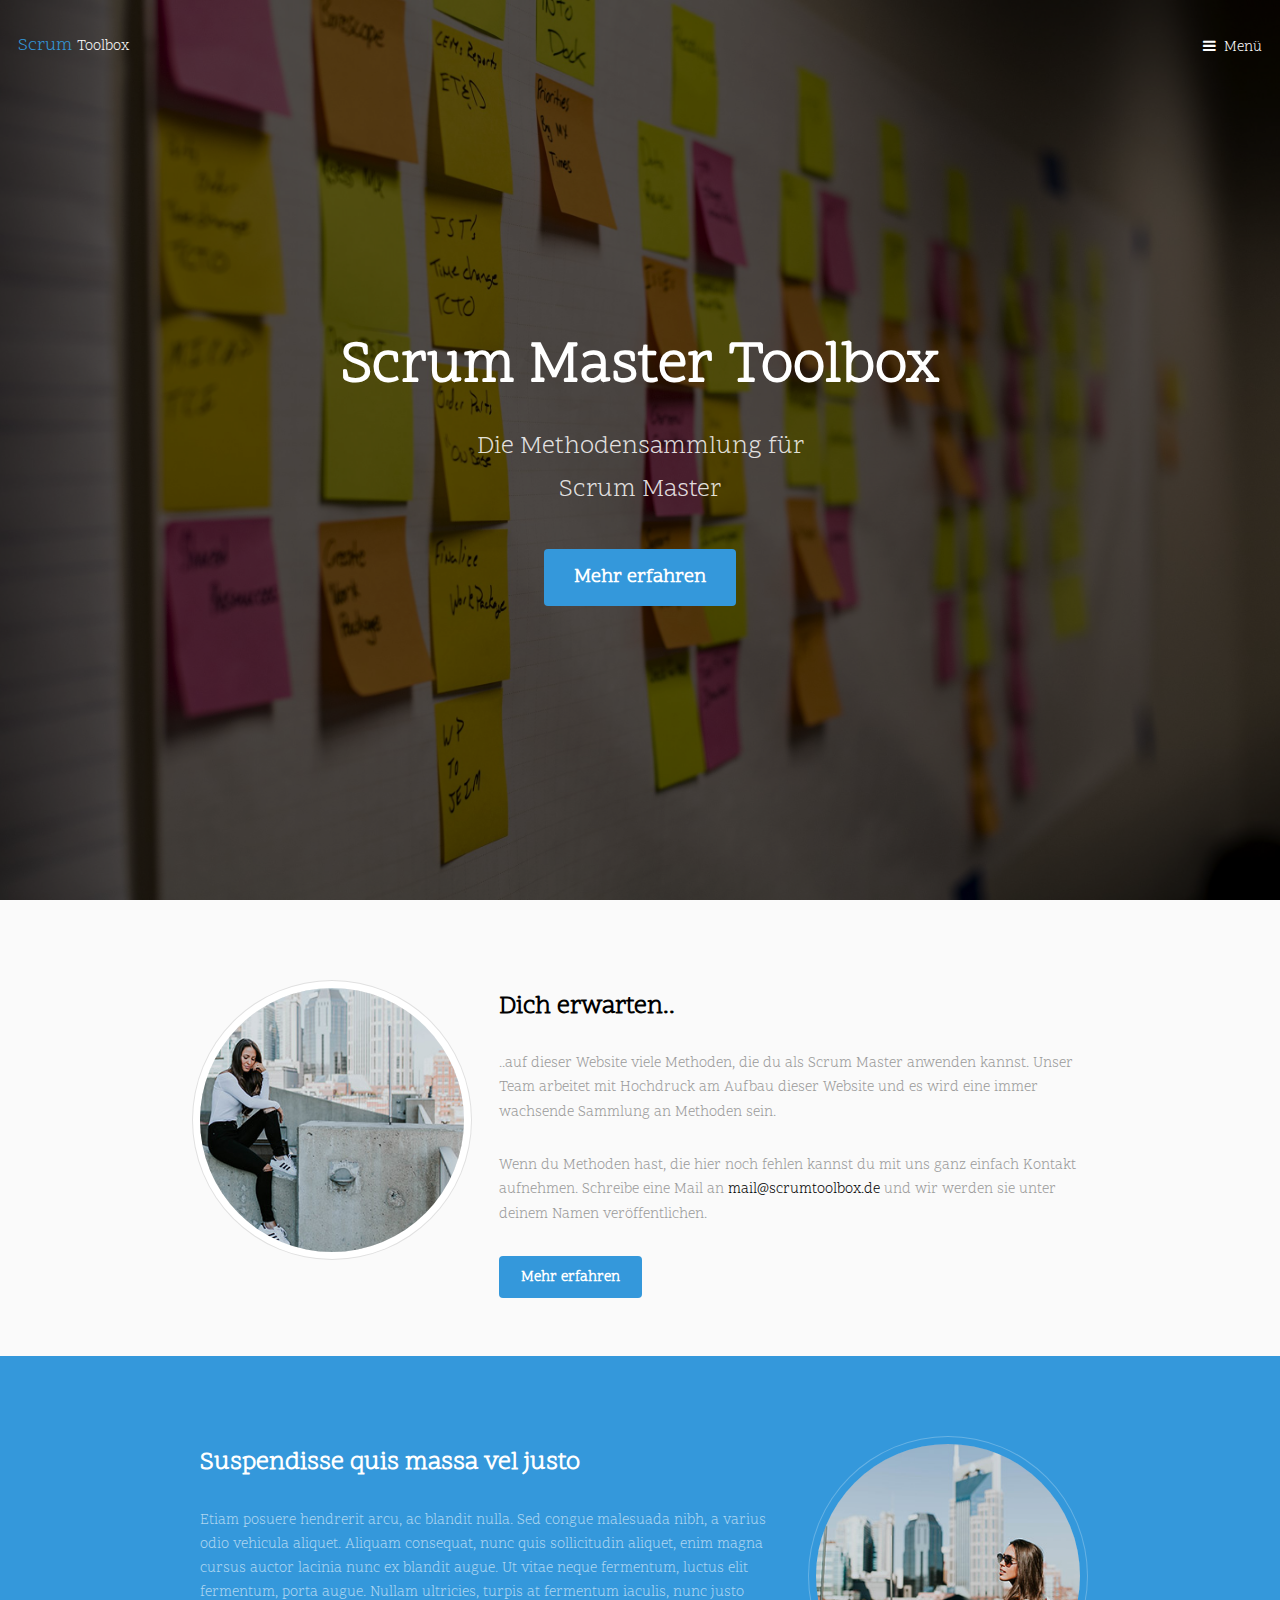
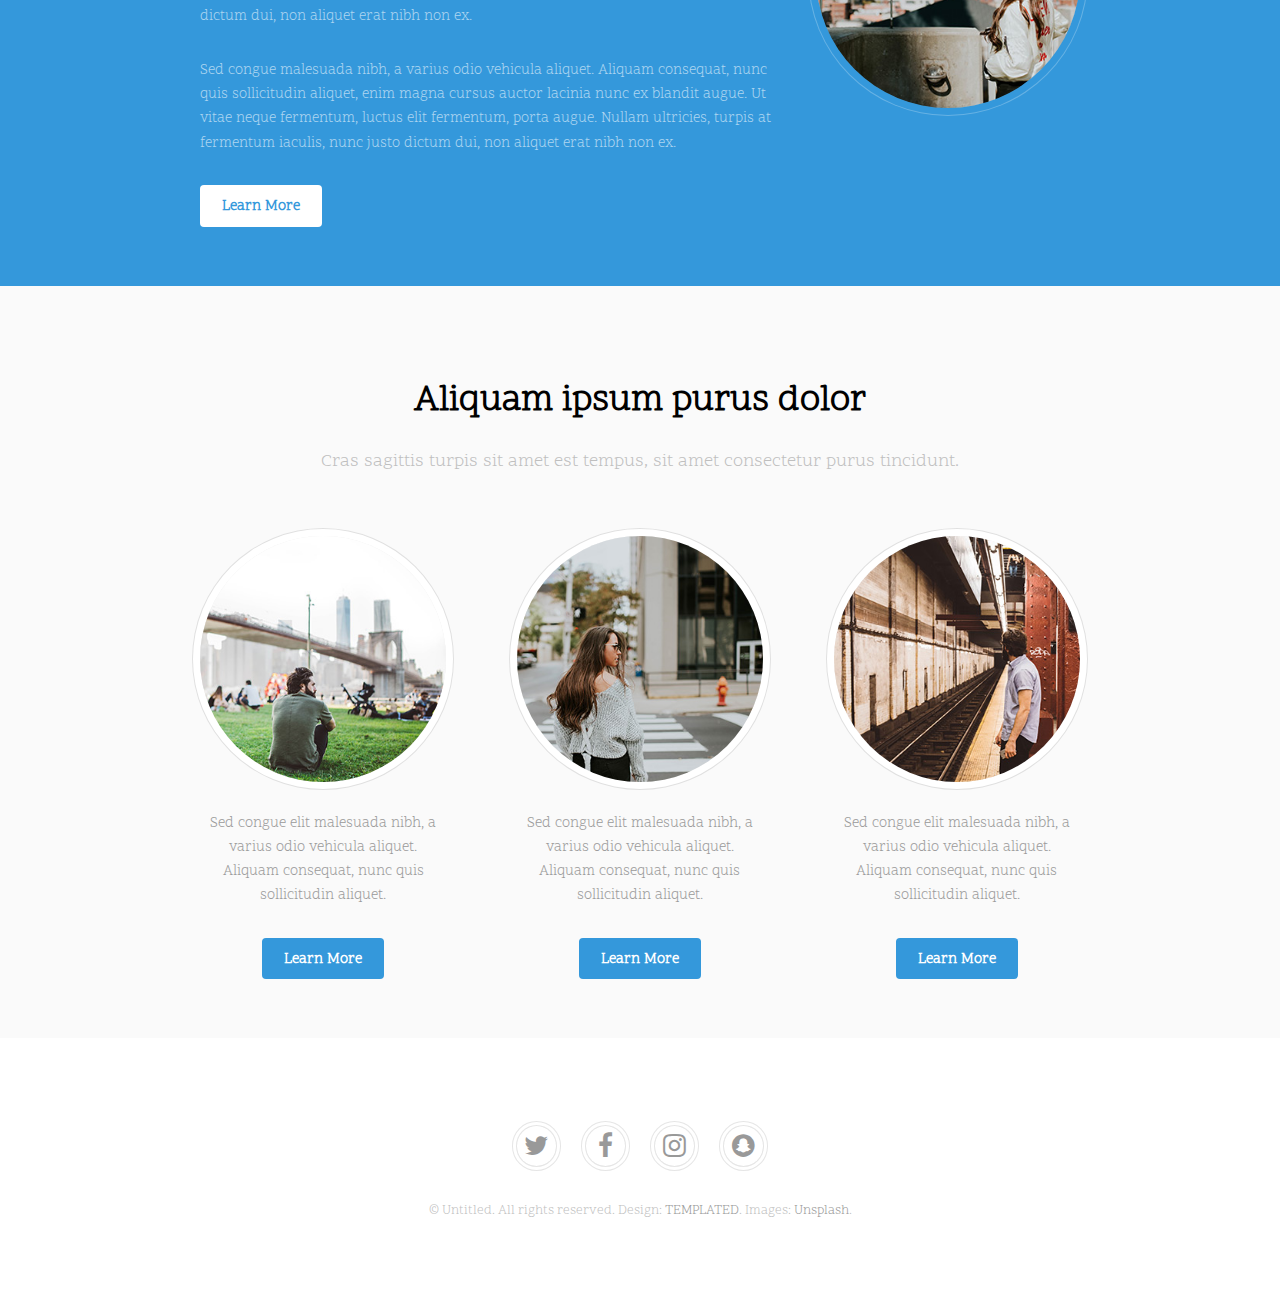
==== index.html @ fb4ad000 "Mail Weiterleitungsdingsi" ====
<!DOCTYPE HTML>
<!--
	Urban by TEMPLATED
	templated.co @templatedco
	Released for free under the Creative Commons Attribution 3.0 license (templated.co/license)
-->
<html>
	<head>
		<title>Scrum Master Toolbox</title>
		<meta charset="utf-8" />
		<meta name="viewport" content="width=device-width, initial-scale=1" />
		<link rel="stylesheet" href="assets/css/main.css" />
	</head>
	<body>

		<!-- Header -->
			<header id="header" class="alt">
				<div class="logo"><a href="index.html">Scrum <span>Toolbox</span></a></div>
				<a href="#menu">Menü</a>
			</header>

		<!-- Nav -->
			<nav id="menu">
				<ul class="links">
					<li><a href="index.html">Home</a></li>
					<li><a href="generic.html">Generic</a></li>
					<li><a href="elements.html">Elements</a></li>
				</ul>
			</nav>

		<!-- Banner -->
			<section id="banner">
				<div class="inner">
					<header>
						<h1>Scrum Master Toolbox</h1>
						<p>Die Methodensammlung für <br />Scrum Master</p>
					</header>
					<a href="#main" class="button big scrolly">Mehr erfahren</a>
				</div>
			</section>

		<!-- Main -->
			<div id="main">

				<!-- Section -->
					<section class="wrapper style1">
						<div class="inner">
							<!-- 2 Columns -->
								<div class="flex flex-2">
									<div class="col col1">
										<div class="image round fit">
											<a href="generic.html" class="link"><img src="images/pic01.jpg" alt="" /></a>
										</div>
									</div>
									<div class="col col2">
										<h3>Dich erwarten..</h3>
										<p> ..auf dieser Website viele Methoden, die du als Scrum Master anwenden kannst. Unser Team arbeitet mit Hochdruck am Aufbau dieser Website und es wird eine immer wachsende Sammlung an Methoden sein.</p>
										<p> Wenn du Methoden hast, die hier noch fehlen kannst du mit uns ganz einfach Kontakt aufnehmen. Schreibe eine Mail an <a href="mailto:mail@scrumtoolbox.de">mail@scrumtoolbox.de</a> und wir werden sie unter deinem Namen veröffentlichen. </p>
										<a href="#" class="button">Mehr erfahren</a>
									</div>
								</div>
						</div>
					</section>

				<!-- Section -->
					<section class="wrapper style2">
						<div class="inner">
							<div class="flex flex-2">
								<div class="col col2">
									<h3>Suspendisse quis massa vel justo</h3>
									<p>Etiam posuere hendrerit arcu, ac blandit nulla. Sed congue malesuada nibh, a varius odio vehicula aliquet. Aliquam consequat, nunc quis sollicitudin aliquet, enim magna cursus auctor lacinia nunc ex blandit augue. Ut vitae neque fermentum, luctus elit fermentum, porta augue. Nullam ultricies, turpis at fermentum iaculis, nunc justo dictum dui, non aliquet erat nibh non ex.</p>
									<p>Sed congue malesuada nibh, a varius odio vehicula aliquet. Aliquam consequat, nunc quis sollicitudin aliquet, enim magna cursus auctor lacinia nunc ex blandit augue. Ut vitae neque fermentum, luctus elit fermentum, porta augue. Nullam ultricies, turpis at fermentum iaculis, nunc justo dictum dui, non aliquet erat nibh non ex. </p>
									<a href="#" class="button">Learn More</a>
								</div>
								<div class="col col1 first">
									<div class="image round fit">
										<a href="generic.html" class="link"><img src="images/pic02.jpg" alt="" /></a>
									</div>
								</div>
							</div>
						</div>
					</section>

				<!-- Section -->
					<section class="wrapper style1">
						<div class="inner">
							<header class="align-center">
								<h2>Aliquam ipsum purus dolor</h2>
								<p>Cras sagittis turpis sit amet est tempus, sit amet consectetur purus tincidunt.</p>
							</header>
							<div class="flex flex-3">
								<div class="col align-center">
									<div class="image round fit">
										<img src="images/pic03.jpg" alt="" />
									</div>
									<p>Sed congue elit malesuada nibh, a varius odio vehicula aliquet. Aliquam consequat, nunc quis sollicitudin aliquet. </p>
									<a href="#" class="button">Learn More</a>
								</div>
								<div class="col align-center">
									<div class="image round fit">
										<img src="images/pic05.jpg" alt="" />
									</div>
									<p>Sed congue elit malesuada nibh, a varius odio vehicula aliquet. Aliquam consequat, nunc quis sollicitudin aliquet. </p>
									<a href="#" class="button">Learn More</a>
								</div>
								<div class="col align-center">
									<div class="image round fit">
										<img src="images/pic04.jpg" alt="" />
									</div>
									<p>Sed congue elit malesuada nibh, a varius odio vehicula aliquet. Aliquam consequat, nunc quis sollicitudin aliquet. </p>
									<a href="#" class="button">Learn More</a>
								</div>
							</div>
						</div>
					</section>

			</div>

		<!-- Footer -->
			<footer id="footer">
				<div class="copyright">
					<ul class="icons">
						<li><a href="#" class="icon fa-twitter"><span class="label">Twitter</span></a></li>
						<li><a href="#" class="icon fa-facebook"><span class="label">Facebook</span></a></li>
						<li><a href="#" class="icon fa-instagram"><span class="label">Instagram</span></a></li>
						<li><a href="#" class="icon fa-snapchat"><span class="label">Snapchat</span></a></li>
					</ul>
					<p>&copy; Untitled. All rights reserved. Design: <a href="https://templated.co">TEMPLATED</a>. Images: <a href="https://unsplash.com">Unsplash</a>.</p>
				</div>
			</footer>

		<!-- Scripts -->
			<script src="assets/js/jquery.min.js"></script>
			<script src="assets/js/jquery.scrolly.min.js"></script>
			<script src="assets/js/jquery.scrollex.min.js"></script>
			<script src="assets/js/skel.min.js"></script>
			<script src="assets/js/util.js"></script>
			<script src="assets/js/main.js"></script>

	</body>
</html>
---- assets/css/main.css ----
@charset "UTF-8";
@import url(font-awesome.min.css);
@import url("https://fonts.googleapis.com/css?family=Scope+One|Trocchi");

/*
	Urban by TEMPLATED
	templated.co @templatedco
	Released for free under the Creative Commons Attribution 3.0 license (templated.co/license)
*/

/* Reset */

	html, body, div, span, applet, object, iframe, h1, h2, h3, h4, h5, h6, p, blockquote, pre, a, abbr, acronym, address, big, cite, code, del, dfn, em, img, ins, kbd, q, s, samp, small, strike, strong, sub, sup, tt, var, b, u, i, center, dl, dt, dd, ol, ul, li, fieldset, form, label, legend, table, caption, tbody, tfoot, thead, tr, th, td, article, aside, canvas, details, embed, figure, figcaption, footer, header, hgroup, menu, nav, output, ruby, section, summary, time, mark, audio, video {
		margin: 0;
		padding: 0;
		border: 0;
		font-size: 100%;
		font: inherit;
		vertical-align: baseline;
	}

	article, aside, details, figcaption, figure, footer, header, hgroup, menu, nav, section {
		display: block;
	}

	body {
		line-height: 1;
	}

	ol, ul {
		list-style: none;
	}

	blockquote, q {
		quotes: none;
	}

	blockquote:before, blockquote:after, q:before, q:after {
		content: '';
		content: none;
	}

	table {
		border-collapse: collapse;
		border-spacing: 0;
	}

	body {
		-webkit-text-size-adjust: none;
	}

/* Box Model */

	*, *:before, *:after {
		-moz-box-sizing: border-box;
		-webkit-box-sizing: border-box;
		box-sizing: border-box;
	}

/* Containers */

	.container {
		margin-left: auto;
		margin-right: auto;
	}

	.container.\31 25\25 {
		width: 100%;
		max-width: 100em;
		min-width: 80em;
	}

	.container.\37 5\25 {
		width: 60em;
	}

	.container.\35 0\25 {
		width: 40em;
	}

	.container.\32 5\25 {
		width: 20em;
	}

	.container {
		width: 80em;
	}

	@media screen and (max-width: 1680px) {

		.container.\31 25\25 {
			width: 100%;
			max-width: 100em;
			min-width: 80em;
		}

		.container.\37 5\25 {
			width: 60em;
		}

		.container.\35 0\25 {
			width: 40em;
		}

		.container.\32 5\25 {
			width: 20em;
		}

		.container {
			width: 80em;
		}

	}

	@media screen and (max-width: 1280px) {

		.container.\31 25\25 {
			width: 100%;
			max-width: 81.25em;
			min-width: 65em;
		}

		.container.\37 5\25 {
			width: 48.75em;
		}

		.container.\35 0\25 {
			width: 32.5em;
		}

		.container.\32 5\25 {
			width: 16.25em;
		}

		.container {
			width: 65em;
		}

	}

	@media screen and (max-width: 980px) {

		.container.\31 25\25 {
			width: 100%;
			max-width: 112.5%;
			min-width: 90%;
		}

		.container.\37 5\25 {
			width: 67.5%;
		}

		.container.\35 0\25 {
			width: 45%;
		}

		.container.\32 5\25 {
			width: 22.5%;
		}

		.container {
			width: 90%;
		}

	}

	@media screen and (max-width: 736px) {

		.container.\31 25\25 {
			width: 100%;
			max-width: 112.5%;
			min-width: 90%;
		}

		.container.\37 5\25 {
			width: 67.5%;
		}

		.container.\35 0\25 {
			width: 45%;
		}

		.container.\32 5\25 {
			width: 22.5%;
		}

		.container {
			width: 90% !important;
		}

	}

	@media screen and (max-width: 480px) {

		.container.\31 25\25 {
			width: 100%;
			max-width: 112.5%;
			min-width: 90%;
		}

		.container.\37 5\25 {
			width: 67.5%;
		}

		.container.\35 0\25 {
			width: 45%;
		}

		.container.\32 5\25 {
			width: 22.5%;
		}

		.container {
			width: 90% !important;
		}

	}

/* Grid */

	.row {
		border-bottom: solid 1px transparent;
		-moz-box-sizing: border-box;
		-webkit-box-sizing: border-box;
		box-sizing: border-box;
	}

	.row > * {
		float: left;
		-moz-box-sizing: border-box;
		-webkit-box-sizing: border-box;
		box-sizing: border-box;
	}

	.row:after, .row:before {
		content: '';
		display: block;
		clear: both;
		height: 0;
	}

	.row.uniform > * > :first-child {
		margin-top: 0;
	}

	.row.uniform > * > :last-child {
		margin-bottom: 0;
	}

	.row.\30 \25 > * {
		padding: 0 0 0 0em;
	}

	.row.\30 \25 {
		margin: 0 0 -1px 0em;
	}

	.row.uniform.\30 \25 > * {
		padding: 0em 0 0 0em;
	}

	.row.uniform.\30 \25 {
		margin: 0em 0 -1px 0em;
	}

	.row > * {
		padding: 0 0 0 2em;
	}

	.row {
		margin: 0 0 -1px -2em;
	}

	.row.uniform > * {
		padding: 2em 0 0 2em;
	}

	.row.uniform {
		margin: -2em 0 -1px -2em;
	}

	.row.\32 00\25 > * {
		padding: 0 0 0 4em;
	}

	.row.\32 00\25 {
		margin: 0 0 -1px -4em;
	}

	.row.uniform.\32 00\25 > * {
		padding: 4em 0 0 4em;
	}

	.row.uniform.\32 00\25 {
		margin: -4em 0 -1px -4em;
	}

	.row.\31 50\25 > * {
		padding: 0 0 0 3em;
	}

	.row.\31 50\25 {
		margin: 0 0 -1px -3em;
	}

	.row.uniform.\31 50\25 > * {
		padding: 3em 0 0 3em;
	}

	.row.uniform.\31 50\25 {
		margin: -3em 0 -1px -3em;
	}

	.row.\35 0\25 > * {
		padding: 0 0 0 1em;
	}

	.row.\35 0\25 {
		margin: 0 0 -1px -1em;
	}

	.row.uniform.\35 0\25 > * {
		padding: 1em 0 0 1em;
	}

	.row.uniform.\35 0\25 {
		margin: -1em 0 -1px -1em;
	}

	.row.\32 5\25 > * {
		padding: 0 0 0 0.5em;
	}

	.row.\32 5\25 {
		margin: 0 0 -1px -0.5em;
	}

	.row.uniform.\32 5\25 > * {
		padding: 0.5em 0 0 0.5em;
	}

	.row.uniform.\32 5\25 {
		margin: -0.5em 0 -1px -0.5em;
	}

	.\31 2u, .\31 2u\24 {
		width: 100%;
		clear: none;
		margin-left: 0;
	}

	.\31 1u, .\31 1u\24 {
		width: 91.6666666667%;
		clear: none;
		margin-left: 0;
	}

	.\31 0u, .\31 0u\24 {
		width: 83.3333333333%;
		clear: none;
		margin-left: 0;
	}

	.\39 u, .\39 u\24 {
		width: 75%;
		clear: none;
		margin-left: 0;
	}

	.\38 u, .\38 u\24 {
		width: 66.6666666667%;
		clear: none;
		margin-left: 0;
	}

	.\37 u, .\37 u\24 {
		width: 58.3333333333%;
		clear: none;
		margin-left: 0;
	}

	.\36 u, .\36 u\24 {
		width: 50%;
		clear: none;
		margin-left: 0;
	}

	.\35 u, .\35 u\24 {
		width: 41.6666666667%;
		clear: none;
		margin-left: 0;
	}

	.\34 u, .\34 u\24 {
		width: 33.3333333333%;
		clear: none;
		margin-left: 0;
	}

	.\33 u, .\33 u\24 {
		width: 25%;
		clear: none;
		margin-left: 0;
	}

	.\32 u, .\32 u\24 {
		width: 16.6666666667%;
		clear: none;
		margin-left: 0;
	}

	.\31 u, .\31 u\24 {
		width: 8.3333333333%;
		clear: none;
		margin-left: 0;
	}

	.\31 2u\24 + *,
	.\31 1u\24 + *,
	.\31 0u\24 + *,
	.\39 u\24 + *,
	.\38 u\24 + *,
	.\37 u\24 + *,
	.\36 u\24 + *,
	.\35 u\24 + *,
	.\34 u\24 + *,
	.\33 u\24 + *,
	.\32 u\24 + *,
	.\31 u\24 + * {
		clear: left;
	}

	.\-11u {
		margin-left: 91.66667%;
	}

	.\-10u {
		margin-left: 83.33333%;
	}

	.\-9u {
		margin-left: 75%;
	}

	.\-8u {
		margin-left: 66.66667%;
	}

	.\-7u {
		margin-left: 58.33333%;
	}

	.\-6u {
		margin-left: 50%;
	}

	.\-5u {
		margin-left: 41.66667%;
	}

	.\-4u {
		margin-left: 33.33333%;
	}

	.\-3u {
		margin-left: 25%;
	}

	.\-2u {
		margin-left: 16.66667%;
	}

	.\-1u {
		margin-left: 8.33333%;
	}

	@media screen and (max-width: 1680px) {

		.row > * {
			padding: 0 0 0 2em;
		}

		.row {
			margin: 0 0 -1px -2em;
		}

		.row.uniform > * {
			padding: 2em 0 0 2em;
		}

		.row.uniform {
			margin: -2em 0 -1px -2em;
		}

		.row.\32 00\25 > * {
			padding: 0 0 0 4em;
		}

		.row.\32 00\25 {
			margin: 0 0 -1px -4em;
		}

		.row.uniform.\32 00\25 > * {
			padding: 4em 0 0 4em;
		}

		.row.uniform.\32 00\25 {
			margin: -4em 0 -1px -4em;
		}

		.row.\31 50\25 > * {
			padding: 0 0 0 3em;
		}

		.row.\31 50\25 {
			margin: 0 0 -1px -3em;
		}

		.row.uniform.\31 50\25 > * {
			padding: 3em 0 0 3em;
		}

		.row.uniform.\31 50\25 {
			margin: -3em 0 -1px -3em;
		}

		.row.\35 0\25 > * {
			padding: 0 0 0 1em;
		}

		.row.\35 0\25 {
			margin: 0 0 -1px -1em;
		}

		.row.uniform.\35 0\25 > * {
			padding: 1em 0 0 1em;
		}

		.row.uniform.\35 0\25 {
			margin: -1em 0 -1px -1em;
		}

		.row.\32 5\25 > * {
			padding: 0 0 0 0.5em;
		}

		.row.\32 5\25 {
			margin: 0 0 -1px -0.5em;
		}

		.row.uniform.\32 5\25 > * {
			padding: 0.5em 0 0 0.5em;
		}

		.row.uniform.\32 5\25 {
			margin: -0.5em 0 -1px -0.5em;
		}

		.\31 2u\28xlarge\29, .\31 2u\24\28xlarge\29 {
			width: 100%;
			clear: none;
			margin-left: 0;
		}

		.\31 1u\28xlarge\29, .\31 1u\24\28xlarge\29 {
			width: 91.6666666667%;
			clear: none;
			margin-left: 0;
		}

		.\31 0u\28xlarge\29, .\31 0u\24\28xlarge\29 {
			width: 83.3333333333%;
			clear: none;
			margin-left: 0;
		}

		.\39 u\28xlarge\29, .\39 u\24\28xlarge\29 {
			width: 75%;
			clear: none;
			margin-left: 0;
		}

		.\38 u\28xlarge\29, .\38 u\24\28xlarge\29 {
			width: 66.6666666667%;
			clear: none;
			margin-left: 0;
		}

		.\37 u\28xlarge\29, .\37 u\24\28xlarge\29 {
			width: 58.3333333333%;
			clear: none;
			margin-left: 0;
		}

		.\36 u\28xlarge\29, .\36 u\24\28xlarge\29 {
			width: 50%;
			clear: none;
			margin-left: 0;
		}

		.\35 u\28xlarge\29, .\35 u\24\28xlarge\29 {
			width: 41.6666666667%;
			clear: none;
			margin-left: 0;
		}

		.\34 u\28xlarge\29, .\34 u\24\28xlarge\29 {
			width: 33.3333333333%;
			clear: none;
			margin-left: 0;
		}

		.\33 u\28xlarge\29, .\33 u\24\28xlarge\29 {
			width: 25%;
			clear: none;
			margin-left: 0;
		}

		.\32 u\28xlarge\29, .\32 u\24\28xlarge\29 {
			width: 16.6666666667%;
			clear: none;
			margin-left: 0;
		}

		.\31 u\28xlarge\29, .\31 u\24\28xlarge\29 {
			width: 8.3333333333%;
			clear: none;
			margin-left: 0;
		}

		.\31 2u\24\28xlarge\29 + *,
		.\31 1u\24\28xlarge\29 + *,
		.\31 0u\24\28xlarge\29 + *,
		.\39 u\24\28xlarge\29 + *,
		.\38 u\24\28xlarge\29 + *,
		.\37 u\24\28xlarge\29 + *,
		.\36 u\24\28xlarge\29 + *,
		.\35 u\24\28xlarge\29 + *,
		.\34 u\24\28xlarge\29 + *,
		.\33 u\24\28xlarge\29 + *,
		.\32 u\24\28xlarge\29 + *,
		.\31 u\24\28xlarge\29 + * {
			clear: left;
		}

		.\-11u\28xlarge\29 {
			margin-left: 91.66667%;
		}

		.\-10u\28xlarge\29 {
			margin-left: 83.33333%;
		}

		.\-9u\28xlarge\29 {
			margin-left: 75%;
		}

		.\-8u\28xlarge\29 {
			margin-left: 66.66667%;
		}

		.\-7u\28xlarge\29 {
			margin-left: 58.33333%;
		}

		.\-6u\28xlarge\29 {
			margin-left: 50%;
		}

		.\-5u\28xlarge\29 {
			margin-left: 41.66667%;
		}

		.\-4u\28xlarge\29 {
			margin-left: 33.33333%;
		}

		.\-3u\28xlarge\29 {
			margin-left: 25%;
		}

		.\-2u\28xlarge\29 {
			margin-left: 16.66667%;
		}

		.\-1u\28xlarge\29 {
			margin-left: 8.33333%;
		}

	}

	@media screen and (max-width: 1280px) {

		.row > * {
			padding: 0 0 0 1.5em;
		}

		.row {
			margin: 0 0 -1px -1.5em;
		}

		.row.uniform > * {
			padding: 1.5em 0 0 1.5em;
		}

		.row.uniform {
			margin: -1.5em 0 -1px -1.5em;
		}

		.row.\32 00\25 > * {
			padding: 0 0 0 3em;
		}

		.row.\32 00\25 {
			margin: 0 0 -1px -3em;
		}

		.row.uniform.\32 00\25 > * {
			padding: 3em 0 0 3em;
		}

		.row.uniform.\32 00\25 {
			margin: -3em 0 -1px -3em;
		}

		.row.\31 50\25 > * {
			padding: 0 0 0 2.25em;
		}

		.row.\31 50\25 {
			margin: 0 0 -1px -2.25em;
		}

		.row.uniform.\31 50\25 > * {
			padding: 2.25em 0 0 2.25em;
		}

		.row.uniform.\31 50\25 {
			margin: -2.25em 0 -1px -2.25em;
		}

		.row.\35 0\25 > * {
			padding: 0 0 0 0.75em;
		}

		.row.\35 0\25 {
			margin: 0 0 -1px -0.75em;
		}

		.row.uniform.\35 0\25 > * {
			padding: 0.75em 0 0 0.75em;
		}

		.row.uniform.\35 0\25 {
			margin: -0.75em 0 -1px -0.75em;
		}

		.row.\32 5\25 > * {
			padding: 0 0 0 0.375em;
		}

		.row.\32 5\25 {
			margin: 0 0 -1px -0.375em;
		}

		.row.uniform.\32 5\25 > * {
			padding: 0.375em 0 0 0.375em;
		}

		.row.uniform.\32 5\25 {
			margin: -0.375em 0 -1px -0.375em;
		}

		.\31 2u\28large\29, .\31 2u\24\28large\29 {
			width: 100%;
			clear: none;
			margin-left: 0;
		}

		.\31 1u\28large\29, .\31 1u\24\28large\29 {
			width: 91.6666666667%;
			clear: none;
			margin-left: 0;
		}

		.\31 0u\28large\29, .\31 0u\24\28large\29 {
			width: 83.3333333333%;
			clear: none;
			margin-left: 0;
		}

		.\39 u\28large\29, .\39 u\24\28large\29 {
			width: 75%;
			clear: none;
			margin-left: 0;
		}

		.\38 u\28large\29, .\38 u\24\28large\29 {
			width: 66.6666666667%;
			clear: none;
			margin-left: 0;
		}

		.\37 u\28large\29, .\37 u\24\28large\29 {
			width: 58.3333333333%;
			clear: none;
			margin-left: 0;
		}

		.\36 u\28large\29, .\36 u\24\28large\29 {
			width: 50%;
			clear: none;
			margin-left: 0;
		}

		.\35 u\28large\29, .\35 u\24\28large\29 {
			width: 41.6666666667%;
			clear: none;
			margin-left: 0;
		}

		.\34 u\28large\29, .\34 u\24\28large\29 {
			width: 33.3333333333%;
			clear: none;
			margin-left: 0;
		}

		.\33 u\28large\29, .\33 u\24\28large\29 {
			width: 25%;
			clear: none;
			margin-left: 0;
		}

		.\32 u\28large\29, .\32 u\24\28large\29 {
			width: 16.6666666667%;
			clear: none;
			margin-left: 0;
		}

		.\31 u\28large\29, .\31 u\24\28large\29 {
			width: 8.3333333333%;
			clear: none;
			margin-left: 0;
		}

		.\31 2u\24\28large\29 + *,
		.\31 1u\24\28large\29 + *,
		.\31 0u\24\28large\29 + *,
		.\39 u\24\28large\29 + *,
		.\38 u\24\28large\29 + *,
		.\37 u\24\28large\29 + *,
		.\36 u\24\28large\29 + *,
		.\35 u\24\28large\29 + *,
		.\34 u\24\28large\29 + *,
		.\33 u\24\28large\29 + *,
		.\32 u\24\28large\29 + *,
		.\31 u\24\28large\29 + * {
			clear: left;
		}

		.\-11u\28large\29 {
			margin-left: 91.66667%;
		}

		.\-10u\28large\29 {
			margin-left: 83.33333%;
		}

		.\-9u\28large\29 {
			margin-left: 75%;
		}

		.\-8u\28large\29 {
			margin-left: 66.66667%;
		}

		.\-7u\28large\29 {
			margin-left: 58.33333%;
		}

		.\-6u\28large\29 {
			margin-left: 50%;
		}

		.\-5u\28large\29 {
			margin-left: 41.66667%;
		}

		.\-4u\28large\29 {
			margin-left: 33.33333%;
		}

		.\-3u\28large\29 {
			margin-left: 25%;
		}

		.\-2u\28large\29 {
			margin-left: 16.66667%;
		}

		.\-1u\28large\29 {
			margin-left: 8.33333%;
		}

	}

	@media screen and (max-width: 980px) {

		.row > * {
			padding: 0 0 0 1.5em;
		}

		.row {
			margin: 0 0 -1px -1.5em;
		}

		.row.uniform > * {
			padding: 1.5em 0 0 1.5em;
		}

		.row.uniform {
			margin: -1.5em 0 -1px -1.5em;
		}

		.row.\32 00\25 > * {
			padding: 0 0 0 3em;
		}

		.row.\32 00\25 {
			margin: 0 0 -1px -3em;
		}

		.row.uniform.\32 00\25 > * {
			padding: 3em 0 0 3em;
		}

		.row.uniform.\32 00\25 {
			margin: -3em 0 -1px -3em;
		}

		.row.\31 50\25 > * {
			padding: 0 0 0 2.25em;
		}

		.row.\31 50\25 {
			margin: 0 0 -1px -2.25em;
		}

		.row.uniform.\31 50\25 > * {
			padding: 2.25em 0 0 2.25em;
		}

		.row.uniform.\31 50\25 {
			margin: -2.25em 0 -1px -2.25em;
		}

		.row.\35 0\25 > * {
			padding: 0 0 0 0.75em;
		}

		.row.\35 0\25 {
			margin: 0 0 -1px -0.75em;
		}

		.row.uniform.\35 0\25 > * {
			padding: 0.75em 0 0 0.75em;
		}

		.row.uniform.\35 0\25 {
			margin: -0.75em 0 -1px -0.75em;
		}

		.row.\32 5\25 > * {
			padding: 0 0 0 0.375em;
		}

		.row.\32 5\25 {
			margin: 0 0 -1px -0.375em;
		}

		.row.uniform.\32 5\25 > * {
			padding: 0.375em 0 0 0.375em;
		}

		.row.uniform.\32 5\25 {
			margin: -0.375em 0 -1px -0.375em;
		}

		.\31 2u\28medium\29, .\31 2u\24\28medium\29 {
			width: 100%;
			clear: none;
			margin-left: 0;
		}

		.\31 1u\28medium\29, .\31 1u\24\28medium\29 {
			width: 91.6666666667%;
			clear: none;
			margin-left: 0;
		}

		.\31 0u\28medium\29, .\31 0u\24\28medium\29 {
			width: 83.3333333333%;
			clear: none;
			margin-left: 0;
		}

		.\39 u\28medium\29, .\39 u\24\28medium\29 {
			width: 75%;
			clear: none;
			margin-left: 0;
		}

		.\38 u\28medium\29, .\38 u\24\28medium\29 {
			width: 66.6666666667%;
			clear: none;
			margin-left: 0;
		}

		.\37 u\28medium\29, .\37 u\24\28medium\29 {
			width: 58.3333333333%;
			clear: none;
			margin-left: 0;
		}

		.\36 u\28medium\29, .\36 u\24\28medium\29 {
			width: 50%;
			clear: none;
			margin-left: 0;
		}

		.\35 u\28medium\29, .\35 u\24\28medium\29 {
			width: 41.6666666667%;
			clear: none;
			margin-left: 0;
		}

		.\34 u\28medium\29, .\34 u\24\28medium\29 {
			width: 33.3333333333%;
			clear: none;
			margin-left: 0;
		}

		.\33 u\28medium\29, .\33 u\24\28medium\29 {
			width: 25%;
			clear: none;
			margin-left: 0;
		}

		.\32 u\28medium\29, .\32 u\24\28medium\29 {
			width: 16.6666666667%;
			clear: none;
			margin-left: 0;
		}

		.\31 u\28medium\29, .\31 u\24\28medium\29 {
			width: 8.3333333333%;
			clear: none;
			margin-left: 0;
		}

		.\31 2u\24\28medium\29 + *,
		.\31 1u\24\28medium\29 + *,
		.\31 0u\24\28medium\29 + *,
		.\39 u\24\28medium\29 + *,
		.\38 u\24\28medium\29 + *,
		.\37 u\24\28medium\29 + *,
		.\36 u\24\28medium\29 + *,
		.\35 u\24\28medium\29 + *,
		.\34 u\24\28medium\29 + *,
		.\33 u\24\28medium\29 + *,
		.\32 u\24\28medium\29 + *,
		.\31 u\24\28medium\29 + * {
			clear: left;
		}

		.\-11u\28medium\29 {
			margin-left: 91.66667%;
		}

		.\-10u\28medium\29 {
			margin-left: 83.33333%;
		}

		.\-9u\28medium\29 {
			margin-left: 75%;
		}

		.\-8u\28medium\29 {
			margin-left: 66.66667%;
		}

		.\-7u\28medium\29 {
			margin-left: 58.33333%;
		}

		.\-6u\28medium\29 {
			margin-left: 50%;
		}

		.\-5u\28medium\29 {
			margin-left: 41.66667%;
		}

		.\-4u\28medium\29 {
			margin-left: 33.33333%;
		}

		.\-3u\28medium\29 {
			margin-left: 25%;
		}

		.\-2u\28medium\29 {
			margin-left: 16.66667%;
		}

		.\-1u\28medium\29 {
			margin-left: 8.33333%;
		}

	}

	@media screen and (max-width: 736px) {

		.row > * {
			padding: 0 0 0 1.25em;
		}

		.row {
			margin: 0 0 -1px -1.25em;
		}

		.row.uniform > * {
			padding: 1.25em 0 0 1.25em;
		}

		.row.uniform {
			margin: -1.25em 0 -1px -1.25em;
		}

		.row.\32 00\25 > * {
			padding: 0 0 0 2.5em;
		}

		.row.\32 00\25 {
			margin: 0 0 -1px -2.5em;
		}

		.row.uniform.\32 00\25 > * {
			padding: 2.5em 0 0 2.5em;
		}

		.row.uniform.\32 00\25 {
			margin: -2.5em 0 -1px -2.5em;
		}

		.row.\31 50\25 > * {
			padding: 0 0 0 1.875em;
		}

		.row.\31 50\25 {
			margin: 0 0 -1px -1.875em;
		}

		.row.uniform.\31 50\25 > * {
			padding: 1.875em 0 0 1.875em;
		}

		.row.uniform.\31 50\25 {
			margin: -1.875em 0 -1px -1.875em;
		}

		.row.\35 0\25 > * {
			padding: 0 0 0 0.625em;
		}

		.row.\35 0\25 {
			margin: 0 0 -1px -0.625em;
		}

		.row.uniform.\35 0\25 > * {
			padding: 0.625em 0 0 0.625em;
		}

		.row.uniform.\35 0\25 {
			margin: -0.625em 0 -1px -0.625em;
		}

		.row.\32 5\25 > * {
			padding: 0 0 0 0.3125em;
		}

		.row.\32 5\25 {
			margin: 0 0 -1px -0.3125em;
		}

		.row.uniform.\32 5\25 > * {
			padding: 0.3125em 0 0 0.3125em;
		}

		.row.uniform.\32 5\25 {
			margin: -0.3125em 0 -1px -0.3125em;
		}

		.\31 2u\28small\29, .\31 2u\24\28small\29 {
			width: 100%;
			clear: none;
			margin-left: 0;
		}

		.\31 1u\28small\29, .\31 1u\24\28small\29 {
			width: 91.6666666667%;
			clear: none;
			margin-left: 0;
		}

		.\31 0u\28small\29, .\31 0u\24\28small\29 {
			width: 83.3333333333%;
			clear: none;
			margin-left: 0;
		}

		.\39 u\28small\29, .\39 u\24\28small\29 {
			width: 75%;
			clear: none;
			margin-left: 0;
		}

		.\38 u\28small\29, .\38 u\24\28small\29 {
			width: 66.6666666667%;
			clear: none;
			margin-left: 0;
		}

		.\37 u\28small\29, .\37 u\24\28small\29 {
			width: 58.3333333333%;
			clear: none;
			margin-left: 0;
		}

		.\36 u\28small\29, .\36 u\24\28small\29 {
			width: 50%;
			clear: none;
			margin-left: 0;
		}

		.\35 u\28small\29, .\35 u\24\28small\29 {
			width: 41.6666666667%;
			clear: none;
			margin-left: 0;
		}

		.\34 u\28small\29, .\34 u\24\28small\29 {
			width: 33.3333333333%;
			clear: none;
			margin-left: 0;
		}

		.\33 u\28small\29, .\33 u\24\28small\29 {
			width: 25%;
			clear: none;
			margin-left: 0;
		}

		.\32 u\28small\29, .\32 u\24\28small\29 {
			width: 16.6666666667%;
			clear: none;
			margin-left: 0;
		}

		.\31 u\28small\29, .\31 u\24\28small\29 {
			width: 8.3333333333%;
			clear: none;
			margin-left: 0;
		}

		.\31 2u\24\28small\29 + *,
		.\31 1u\24\28small\29 + *,
		.\31 0u\24\28small\29 + *,
		.\39 u\24\28small\29 + *,
		.\38 u\24\28small\29 + *,
		.\37 u\24\28small\29 + *,
		.\36 u\24\28small\29 + *,
		.\35 u\24\28small\29 + *,
		.\34 u\24\28small\29 + *,
		.\33 u\24\28small\29 + *,
		.\32 u\24\28small\29 + *,
		.\31 u\24\28small\29 + * {
			clear: left;
		}

		.\-11u\28small\29 {
			margin-left: 91.66667%;
		}

		.\-10u\28small\29 {
			margin-left: 83.33333%;
		}

		.\-9u\28small\29 {
			margin-left: 75%;
		}

		.\-8u\28small\29 {
			margin-left: 66.66667%;
		}

		.\-7u\28small\29 {
			margin-left: 58.33333%;
		}

		.\-6u\28small\29 {
			margin-left: 50%;
		}

		.\-5u\28small\29 {
			margin-left: 41.66667%;
		}

		.\-4u\28small\29 {
			margin-left: 33.33333%;
		}

		.\-3u\28small\29 {
			margin-left: 25%;
		}

		.\-2u\28small\29 {
			margin-left: 16.66667%;
		}

		.\-1u\28small\29 {
			margin-left: 8.33333%;
		}

	}

	@media screen and (max-width: 480px) {

		.row > * {
			padding: 0 0 0 1.25em;
		}

		.row {
			margin: 0 0 -1px -1.25em;
		}

		.row.uniform > * {
			padding: 1.25em 0 0 1.25em;
		}

		.row.uniform {
			margin: -1.25em 0 -1px -1.25em;
		}

		.row.\32 00\25 > * {
			padding: 0 0 0 2.5em;
		}

		.row.\32 00\25 {
			margin: 0 0 -1px -2.5em;
		}

		.row.uniform.\32 00\25 > * {
			padding: 2.5em 0 0 2.5em;
		}

		.row.uniform.\32 00\25 {
			margin: -2.5em 0 -1px -2.5em;
		}

		.row.\31 50\25 > * {
			padding: 0 0 0 1.875em;
		}

		.row.\31 50\25 {
			margin: 0 0 -1px -1.875em;
		}

		.row.uniform.\31 50\25 > * {
			padding: 1.875em 0 0 1.875em;
		}

		.row.uniform.\31 50\25 {
			margin: -1.875em 0 -1px -1.875em;
		}

		.row.\35 0\25 > * {
			padding: 0 0 0 0.625em;
		}

		.row.\35 0\25 {
			margin: 0 0 -1px -0.625em;
		}

		.row.uniform.\35 0\25 > * {
			padding: 0.625em 0 0 0.625em;
		}

		.row.uniform.\35 0\25 {
			margin: -0.625em 0 -1px -0.625em;
		}

		.row.\32 5\25 > * {
			padding: 0 0 0 0.3125em;
		}

		.row.\32 5\25 {
			margin: 0 0 -1px -0.3125em;
		}

		.row.uniform.\32 5\25 > * {
			padding: 0.3125em 0 0 0.3125em;
		}

		.row.uniform.\32 5\25 {
			margin: -0.3125em 0 -1px -0.3125em;
		}

		.\31 2u\28xsmall\29, .\31 2u\24\28xsmall\29 {
			width: 100%;
			clear: none;
			margin-left: 0;
		}

		.\31 1u\28xsmall\29, .\31 1u\24\28xsmall\29 {
			width: 91.6666666667%;
			clear: none;
			margin-left: 0;
		}

		.\31 0u\28xsmall\29, .\31 0u\24\28xsmall\29 {
			width: 83.3333333333%;
			clear: none;
			margin-left: 0;
		}

		.\39 u\28xsmall\29, .\39 u\24\28xsmall\29 {
			width: 75%;
			clear: none;
			margin-left: 0;
		}

		.\38 u\28xsmall\29, .\38 u\24\28xsmall\29 {
			width: 66.6666666667%;
			clear: none;
			margin-left: 0;
		}

		.\37 u\28xsmall\29, .\37 u\24\28xsmall\29 {
			width: 58.3333333333%;
			clear: none;
			margin-left: 0;
		}

		.\36 u\28xsmall\29, .\36 u\24\28xsmall\29 {
			width: 50%;
			clear: none;
			margin-left: 0;
		}

		.\35 u\28xsmall\29, .\35 u\24\28xsmall\29 {
			width: 41.6666666667%;
			clear: none;
			margin-left: 0;
		}

		.\34 u\28xsmall\29, .\34 u\24\28xsmall\29 {
			width: 33.3333333333%;
			clear: none;
			margin-left: 0;
		}

		.\33 u\28xsmall\29, .\33 u\24\28xsmall\29 {
			width: 25%;
			clear: none;
			margin-left: 0;
		}

		.\32 u\28xsmall\29, .\32 u\24\28xsmall\29 {
			width: 16.6666666667%;
			clear: none;
			margin-left: 0;
		}

		.\31 u\28xsmall\29, .\31 u\24\28xsmall\29 {
			width: 8.3333333333%;
			clear: none;
			margin-left: 0;
		}

		.\31 2u\24\28xsmall\29 + *,
		.\31 1u\24\28xsmall\29 + *,
		.\31 0u\24\28xsmall\29 + *,
		.\39 u\24\28xsmall\29 + *,
		.\38 u\24\28xsmall\29 + *,
		.\37 u\24\28xsmall\29 + *,
		.\36 u\24\28xsmall\29 + *,
		.\35 u\24\28xsmall\29 + *,
		.\34 u\24\28xsmall\29 + *,
		.\33 u\24\28xsmall\29 + *,
		.\32 u\24\28xsmall\29 + *,
		.\31 u\24\28xsmall\29 + * {
			clear: left;
		}

		.\-11u\28xsmall\29 {
			margin-left: 91.66667%;
		}

		.\-10u\28xsmall\29 {
			margin-left: 83.33333%;
		}

		.\-9u\28xsmall\29 {
			margin-left: 75%;
		}

		.\-8u\28xsmall\29 {
			margin-left: 66.66667%;
		}

		.\-7u\28xsmall\29 {
			margin-left: 58.33333%;
		}

		.\-6u\28xsmall\29 {
			margin-left: 50%;
		}

		.\-5u\28xsmall\29 {
			margin-left: 41.66667%;
		}

		.\-4u\28xsmall\29 {
			margin-left: 33.33333%;
		}

		.\-3u\28xsmall\29 {
			margin-left: 25%;
		}

		.\-2u\28xsmall\29 {
			margin-left: 16.66667%;
		}

		.\-1u\28xsmall\29 {
			margin-left: 8.33333%;
		}

	}

/* Basic */

	@-ms-viewport {
		width: device-width;
	}

	body {
		-ms-overflow-style: scrollbar;
	}

	@media screen and (max-width: 480px) {

		html, body {
			min-width: 320px;
		}

	}

	body {
		background: #fff;
	}

		body.is-loading *, body.is-loading *:before, body.is-loading *:after {
			-moz-animation: none !important;
			-webkit-animation: none !important;
			-ms-animation: none !important;
			animation: none !important;
			-moz-transition: none !important;
			-webkit-transition: none !important;
			-ms-transition: none !important;
			transition: none !important;
		}

/* Type */

	body {
		background-color: #fff;
		color: #999999;
	}

	body, input, select, textarea {
		font-family: "Scope One", serif;
		font-size: 13pt;
		font-weight: 300;
		line-height: 1.65;
	}

		@media screen and (max-width: 1680px) {

			body, input, select, textarea {
				font-size: 11pt;
			}

		}

		@media screen and (max-width: 1280px) {

			body, input, select, textarea {
				font-size: 11pt;
			}

		}

		@media screen and (max-width: 980px) {

			body, input, select, textarea {
				font-size: 12pt;
			}

		}

		@media screen and (max-width: 736px) {

			body, input, select, textarea {
				font-size: 12pt;
			}

		}

		@media screen and (max-width: 480px) {

			body, input, select, textarea {
				font-size: 12pt;
			}

		}

	a {
		-moz-transition: color 0.2s ease-in-out;
		-webkit-transition: color 0.2s ease-in-out;
		-ms-transition: color 0.2s ease-in-out;
		transition: color 0.2s ease-in-out;
		text-decoration: none;
	}

	strong, b {
		font-weight: 700;
	}

	em, i {
		font-style: italic;
	}

	p {
		margin: 0 0 2em 0;
	}

	h1, h2, h3, h4, h5, h6 {
		font-weight: 700;
		line-height: 1.5;
		margin: 0 0 1em 0;
	}

		h1 a, h2 a, h3 a, h4 a, h5 a, h6 a {
			color: inherit;
			text-decoration: none;
		}

	h1 {
		font-size: 3em;
		margin-bottom: .25em;
	}

		@media screen and (max-width: 736px) {

			h1 {
				font-size: 2.5em;
			}

		}

	h2 {
		font-size: 2.5em;
	}

		@media screen and (max-width: 736px) {

			h2 {
				font-size: 2em;
			}

		}

		@media screen and (max-width: 480px) {

			h2 {
				font-size: 1.5em;
			}

		}

	h3 {
		font-size: 1.75em;
	}

		@media screen and (max-width: 736px) {

			h3 {
				font-size: 1.5em;
			}

		}

		@media screen and (max-width: 480px) {

			h3 {
				font-size: 1.25em;
			}

		}

	h4 {
		font-size: 1.5em;
	}

	h5 {
		font-size: 0.9em;
	}

	h6 {
		font-size: 0.7em;
	}

	sub {
		font-size: 0.8em;
		position: relative;
		top: 0.5em;
	}

	sup {
		font-size: 0.8em;
		position: relative;
		top: -0.5em;
	}

	blockquote {
		border-left: solid 4px;
		font-style: italic;
		margin: 0 0 2em 0;
		padding: 0.5em 0 0.5em 2em;
	}

	code {
		border-radius: 4px;
		border: solid 1px;
		font-family: "Courier New", monospace;
		font-size: 0.9em;
		margin: 0 0.25em;
		padding: 0.25em 0.65em;
	}

	pre {
		-webkit-overflow-scrolling: touch;
		font-family: "Courier New", monospace;
		font-size: 0.9em;
		margin: 0 0 2em 0;
	}

		pre code {
			display: block;
			line-height: 1.75;
			padding: 1em 1.5em;
			overflow-x: auto;
		}

	header p {
		font-size: 1.25em;
	}

	hr {
		border: 0;
		border-bottom: solid 1px;
		margin: 2em 0;
	}

		hr.major {
			margin: 3em 0;
		}

	.align-left {
		text-align: left;
	}

	.align-center {
		text-align: center;
	}

	.align-right {
		text-align: right;
	}

	input, select, textarea {
		color: #000;
	}

	a {
		color: #999999;
	}

		a:hover {
			color: rgba(153, 153, 153, 0.5);
		}

	strong, b {
		color: #000;
	}

	h1, h2, h3, h4, h5, h6 {
		color: #000;
	}

	blockquote {
		border-left-color: rgba(0, 0, 0, 0.1);
	}

	code {
		background: rgba(0, 0, 0, 0.075);
		border-color: rgba(0, 0, 0, 0.1);
	}

	hr {
		border-bottom-color: rgba(0, 0, 0, 0.1);
	}

/* Box */

	.box {
		border-radius: 4px;
		border: solid 1px;
		margin-bottom: 2em;
		padding: 1.5em;
	}

		.box > :last-child,
		.box > :last-child > :last-child,
		.box > :last-child > :last-child > :last-child {
			margin-bottom: 0;
		}

		.box.alt {
			border: 0;
			border-radius: 0;
			padding: 0;
		}

	.box {
		border-color: rgba(0, 0, 0, 0.1);
	}

/* Button */

	input[type="submit"],
	input[type="reset"],
	input[type="button"],
	button,
	.button {
		-moz-appearance: none;
		-webkit-appearance: none;
		-ms-appearance: none;
		appearance: none;
		-moz-transition: background-color 0.2s ease-in-out, color 0.2s ease-in-out;
		-webkit-transition: background-color 0.2s ease-in-out, color 0.2s ease-in-out;
		-ms-transition: background-color 0.2s ease-in-out, color 0.2s ease-in-out;
		transition: background-color 0.2s ease-in-out, color 0.2s ease-in-out;
		border-radius: 4px;
		border: 0;
		cursor: pointer;
		display: inline-block;
		font-weight: 700;
		height: 2.85em;
		line-height: 2.95em;
		padding: 0 1.5em;
		text-align: center;
		text-decoration: none;
		white-space: nowrap;
	}

		input[type="submit"].icon,
		input[type="reset"].icon,
		input[type="button"].icon,
		button.icon,
		.button.icon {
			padding-left: 1.35em;
		}

			input[type="submit"].icon:before,
			input[type="reset"].icon:before,
			input[type="button"].icon:before,
			button.icon:before,
			.button.icon:before {
				margin-right: 0.5em;
			}

		input[type="submit"].fit,
		input[type="reset"].fit,
		input[type="button"].fit,
		button.fit,
		.button.fit {
			display: block;
			margin: 0 0 1em 0;
			width: 100%;
		}

		input[type="submit"].small,
		input[type="reset"].small,
		input[type="button"].small,
		button.small,
		.button.small {
			font-size: 0.8em;
		}

		input[type="submit"].big,
		input[type="reset"].big,
		input[type="button"].big,
		button.big,
		.button.big {
			font-size: 1.35em;
		}

		input[type="submit"].disabled, input[type="submit"]:disabled,
		input[type="reset"].disabled,
		input[type="reset"]:disabled,
		input[type="button"].disabled,
		input[type="button"]:disabled,
		button.disabled,
		button:disabled,
		.button.disabled,
		.button:disabled {
			-moz-pointer-events: none;
			-webkit-pointer-events: none;
			-ms-pointer-events: none;
			pointer-events: none;
			opacity: 0.25;
		}

		@media screen and (max-width: 480px) {

			input[type="submit"],
			input[type="reset"],
			input[type="button"],
			button,
			.button {
				padding: 0;
				width: 100%;
			}

		}

	input[type="submit"],
	input[type="reset"],
	input[type="button"],
	button,
	.button {
		background-color: #3498db;
		color: #fff !important;
	}

		input[type="submit"]:hover,
		input[type="reset"]:hover,
		input[type="button"]:hover,
		button:hover,
		.button:hover {
			background-color: #4aa3df;
		}

		input[type="submit"]:active,
		input[type="reset"]:active,
		input[type="button"]:active,
		button:active,
		.button:active {
			background-color: #258cd1;
		}

		input[type="submit"].alt,
		input[type="reset"].alt,
		input[type="button"].alt,
		button.alt,
		.button.alt {
			background-color: transparent;
			box-shadow: inset 0 0 0 2px rgba(0, 0, 0, 0.1);
			color: #000 !important;
		}

			input[type="submit"].alt:hover,
			input[type="reset"].alt:hover,
			input[type="button"].alt:hover,
			button.alt:hover,
			.button.alt:hover {
				background-color: rgba(0, 0, 0, 0.075);
			}

			input[type="submit"].alt:active,
			input[type="reset"].alt:active,
			input[type="button"].alt:active,
			button.alt:active,
			.button.alt:active {
				background-color: rgba(0, 0, 0, 0.15);
			}

			input[type="submit"].alt.icon:before,
			input[type="reset"].alt.icon:before,
			input[type="button"].alt.icon:before,
			button.alt.icon:before,
			.button.alt.icon:before {
				color: #bfbfbf;
			}

		input[type="submit"].special,
		input[type="reset"].special,
		input[type="button"].special,
		button.special,
		.button.special {
			background-color: #fafafa;
			color: #000 !important;
		}

			input[type="submit"].special:hover,
			input[type="reset"].special:hover,
			input[type="button"].special:hover,
			button.special:hover,
			.button.special:hover {
				background-color: white;
			}

			input[type="submit"].special:active,
			input[type="reset"].special:active,
			input[type="button"].special:active,
			button.special:active,
			.button.special:active {
				background-color: #ededed;
			}

/* Flex */

	.flex {
		display: -ms-flexbox;
		-ms-flex-pack: justify;
		display: -moz-flex;
		display: -webkit-flex;
		display: -ms-flex;
		display: flex;
		-moz-flex-wrap: wrap;
		-webkit-flex-wrap: wrap;
		-ms-flex-wrap: wrap;
		flex-wrap: wrap;
		-moz-justify-content: space-between;
		-webkit-justify-content: space-between;
		-ms-justify-content: space-between;
		justify-content: space-between;
	}

		.flex.flex-2, .flex.flex-3 {
			-moz-align-items: stretch;
			-webkit-align-items: stretch;
			-ms-align-items: stretch;
			align-items: stretch;
		}

			.flex.flex-2.center, .flex.flex-3.center {
				-moz-align-items: center;
				-webkit-align-items: center;
				-ms-align-items: center;
				align-items: center;
			}

		.flex.flex-2 .col {
			width: 48%;
		}

			.flex.flex-2 .col.col1 {
				width: 30%;
			}

			.flex.flex-2 .col.col2 {
				width: 66%;
			}

			@media screen and (max-width: 736px) {

				.flex.flex-2 .col.col1, .flex.flex-2 .col.col2 {
					width: 100%;
					margin-bottom: 2em;
				}

					.flex.flex-2 .col.col1 .image, .flex.flex-2 .col.col2 .image {
						max-width: 60%;
						margin: 0 auto 2em auto;
					}

			}

		.flex.flex-3 .col {
			width: 28%;
		}

			@media screen and (max-width: 736px) {

				.flex.flex-3 .col {
					width: 100%;
					margin-bottom: 2em;
				}

					.flex.flex-3 .col .image {
						max-width: 60%;
						margin: 0 auto 2em auto;
					}

			}

		.flex.flex-4 .col {
			width: 22%;
		}

		.flex.flex-tabs {
			-moz-flex-wrap: nowrap;
			-webkit-flex-wrap: nowrap;
			-ms-flex-wrap: nowrap;
			flex-wrap: nowrap;
		}

			.flex.flex-tabs ul {
				width: 20%;
			}

			.flex.flex-tabs .tabs {
				width: 77%;
			}

		@media screen and (max-width: 980px) {

			.flex.flex-4 .col {
				width: 48%;
			}

			.flex.flex-tabs ul {
				width: 30%;
			}

			.flex.flex-tabs .tabs {
				width: 67%;
			}

			.flex.flex-tabs .flex-3 .col {
				width: 48%;
			}

		}

		@media screen and (max-width: 736px) {

			.flex.flex-2 .col, .flex.flex-3 .col, .flex.flex-4 .col {
				width: 100%;
				-moz-order: 2;
				-webkit-order: 2;
				-ms-order: 2;
				order: 2;
			}

				.flex.flex-2 .col.first, .flex.flex-3 .col.first, .flex.flex-4 .col.first {
					-moz-order: 1;
					-webkit-order: 1;
					-ms-order: 1;
					order: 1;
				}

			.flex.flex-tabs {
				-moz-flex-wrap: wrap;
				-webkit-flex-wrap: wrap;
				-ms-flex-wrap: wrap;
				flex-wrap: wrap;
			}

				.flex.flex-tabs ul {
					width: 100%;
				}

				.flex.flex-tabs .tabs {
					width: 100%;
				}

				.flex.flex-tabs .flex-3 .col {
					width: 100%;
				}

		}

/* Form */

	form {
		margin: 0 0 2em 0;
	}

	label {
		display: block;
		font-size: 0.9em;
		font-weight: 700;
		margin: 0 0 1em 0;
	}

	input[type="text"],
	input[type="password"],
	input[type="email"],
	select,
	textarea {
		-moz-appearance: none;
		-webkit-appearance: none;
		-ms-appearance: none;
		appearance: none;
		border-radius: 4px;
		border: none;
		border: solid 1px;
		color: inherit;
		display: block;
		outline: 0;
		padding: 0 1em;
		text-decoration: none;
		width: 100%;
	}

		input[type="text"]:invalid,
		input[type="password"]:invalid,
		input[type="email"]:invalid,
		select:invalid,
		textarea:invalid {
			box-shadow: none;
		}

	.select-wrapper {
		text-decoration: none;
		display: block;
		position: relative;
	}

		.select-wrapper:before {
			-moz-osx-font-smoothing: grayscale;
			-webkit-font-smoothing: antialiased;
			font-family: FontAwesome;
			font-style: normal;
			font-weight: normal;
			text-transform: none !important;
		}

		.select-wrapper:before {
			content: '\f078';
			display: block;
			height: 2.75em;
			line-height: 2.75em;
			pointer-events: none;
			position: absolute;
			right: 0;
			text-align: center;
			top: 0;
			width: 2.75em;
		}

		.select-wrapper select::-ms-expand {
			display: none;
		}

	input[type="text"],
	input[type="password"],
	input[type="email"],
	select {
		height: 2.75em;
	}

	textarea {
		padding: 0.75em 1em;
	}

	input[type="checkbox"],
	input[type="radio"] {
		-moz-appearance: none;
		-webkit-appearance: none;
		-ms-appearance: none;
		appearance: none;
		display: block;
		float: left;
		margin-right: -2em;
		opacity: 0;
		width: 1em;
		z-index: -1;
	}

		input[type="checkbox"] + label,
		input[type="radio"] + label {
			text-decoration: none;
			cursor: pointer;
			display: inline-block;
			font-size: 1em;
			font-weight: 300;
			padding-left: 2.4em;
			padding-right: 0.75em;
			position: relative;
		}

			input[type="checkbox"] + label:before,
			input[type="radio"] + label:before {
				-moz-osx-font-smoothing: grayscale;
				-webkit-font-smoothing: antialiased;
				font-family: FontAwesome;
				font-style: normal;
				font-weight: normal;
				text-transform: none !important;
			}

			input[type="checkbox"] + label:before,
			input[type="radio"] + label:before {
				border-radius: 4px;
				border: solid 1px;
				content: '';
				display: inline-block;
				height: 1.65em;
				left: 0;
				line-height: 1.58125em;
				position: absolute;
				text-align: center;
				top: 0;
				width: 1.65em;
			}

		input[type="checkbox"]:checked + label:before,
		input[type="radio"]:checked + label:before {
			content: '\f00c';
		}

	input[type="checkbox"] + label:before {
		border-radius: 4px;
	}

	input[type="radio"] + label:before {
		border-radius: 100%;
	}

	::-webkit-input-placeholder {
		opacity: 1.0;
	}

	:-moz-placeholder {
		opacity: 1.0;
	}

	::-moz-placeholder {
		opacity: 1.0;
	}

	:-ms-input-placeholder {
		opacity: 1.0;
	}

	.formerize-placeholder {
		opacity: 1.0;
	}

	label {
		color: #000;
	}

	input[type="text"],
	input[type="password"],
	input[type="email"],
	select,
	textarea {
		background: rgba(0, 0, 0, 0.075);
		border-color: rgba(0, 0, 0, 0.1);
	}

		input[type="text"]:focus,
		input[type="password"]:focus,
		input[type="email"]:focus,
		select:focus,
		textarea:focus {
			border-color: #fafafa;
			box-shadow: 0 0 0 1px #fafafa;
		}

	.select-wrapper:before {
		color: rgba(0, 0, 0, 0.1);
	}

	input[type="checkbox"] + label,
	input[type="radio"] + label {
		color: #999999;
	}

		input[type="checkbox"] + label:before,
		input[type="radio"] + label:before {
			background: rgba(0, 0, 0, 0.075);
			border-color: rgba(0, 0, 0, 0.1);
		}

	input[type="checkbox"]:checked + label:before,
	input[type="radio"]:checked + label:before {
		background-color: #fafafa;
		border-color: #fafafa;
		color: #000;
	}

	input[type="checkbox"]:focus + label:before,
	input[type="radio"]:focus + label:before {
		border-color: #fafafa;
		box-shadow: 0 0 0 1px #fafafa;
	}

	::-webkit-input-placeholder {
		color: #bfbfbf !important;
	}

	:-moz-placeholder {
		color: #bfbfbf !important;
	}

	::-moz-placeholder {
		color: #bfbfbf !important;
	}

	:-ms-input-placeholder {
		color: #bfbfbf !important;
	}

	.formerize-placeholder {
		color: #bfbfbf !important;
	}

/* Icon */

	.icon {
		text-decoration: none;
		border-bottom: none;
		position: relative;
	}

		.icon:before {
			-moz-osx-font-smoothing: grayscale;
			-webkit-font-smoothing: antialiased;
			font-family: FontAwesome;
			font-style: normal;
			font-weight: normal;
			text-transform: none !important;
		}

		.icon > .label {
			display: none;
		}

/* Image */

	.image {
		border: 0;
		display: inline-block;
		position: relative;
		box-shadow: 0px 0px 0px 7px #fff, 0px 0px 0px 8px rgba(0, 0, 0, 0.1);
	}

		.image img {
			display: block;
		}

		.image.left, .image.right {
			max-width: 40%;
		}

			.image.left img, .image.right img {
				width: 100%;
			}

		.image.left {
			float: left;
			margin: 0 1.5em 1em 0;
			top: 0.25em;
		}

		.image.right {
			float: right;
			margin: 0 0 1em 1.5em;
			top: 0.25em;
		}

		.image.fit {
			display: block;
			margin: 0 0 2em 0;
			width: 100%;
		}

			.image.fit img {
				width: 100%;
			}

		.image.round {
			border-radius: 100%;
		}

			.image.round img {
				border-radius: 100%;
			}

		.image.main {
			display: block;
			margin: 0 0 3em 0;
			width: 100%;
		}

			.image.main img {
				width: 100%;
			}

	.video-wrapper {
		position: relative;
		padding-bottom: 56.25%;
	/* 16:9 */

		padding-top: 25px;
		height: 0;
	}

		.video-wrapper iframe, .video-wrapper object, .video-wrapper embed {
			position: absolute;
			top: 0;
			left: 0;
			width: 100%;
			height: 100%;
		}

/* List */

	ol {
		list-style: decimal;
		margin: 0 0 2em 0;
		padding-left: 1.25em;
	}

		ol li {
			padding-left: 0.25em;
		}

	ul {
		list-style: disc;
		margin: 0 0 2em 0;
		padding-left: 1em;
	}

		ul li {
			padding-left: 0.5em;
		}

		ul.alt {
			list-style: none;
			padding-left: 0;
		}

			ul.alt li {
				border-top: solid 1px;
				padding: 0.5em 0;
			}

				ul.alt li:first-child {
					border-top: 0;
					padding-top: 0;
				}

		ul.icons {
			cursor: default;
			list-style: none;
			padding-left: 0;
		}

			ul.icons li {
				display: inline-block;
				padding: 0 2em 0 0;
			}

				ul.icons li:last-child {
					padding-right: 0;
				}

				ul.icons li .icon:before {
					font-size: 2em;
				}

		ul.actions {
			cursor: default;
			list-style: none;
			padding-left: 0;
		}

			ul.actions li {
				display: inline-block;
				padding: 0 1em 0 0;
				vertical-align: middle;
			}

				ul.actions li:last-child {
					padding-right: 0;
				}

			ul.actions.small li {
				padding: 0 0.5em 0 0;
			}

			ul.actions.vertical li {
				display: block;
				padding: 1em 0 0 0;
			}

				ul.actions.vertical li:first-child {
					padding-top: 0;
				}

				ul.actions.vertical li > * {
					margin-bottom: 0;
				}

			ul.actions.vertical.small li {
				padding: 0.5em 0 0 0;
			}

				ul.actions.vertical.small li:first-child {
					padding-top: 0;
				}

			ul.actions.fit {
				display: table;
				margin-left: -1em;
				padding: 0;
				table-layout: fixed;
				width: calc(100% + 1em);
			}

				ul.actions.fit li {
					display: table-cell;
					padding: 0 0 0 1em;
				}

					ul.actions.fit li > * {
						margin-bottom: 0;
					}

				ul.actions.fit.small {
					margin-left: -0.5em;
					width: calc(100% + 0.5em);
				}

					ul.actions.fit.small li {
						padding: 0 0 0 0.5em;
					}

			@media screen and (max-width: 480px) {

				ul.actions {
					margin: 0 0 2em 0;
				}

					ul.actions li {
						padding: 1em 0 0 0;
						display: block;
						text-align: center;
						width: 100%;
					}

						ul.actions li:first-child {
							padding-top: 0;
						}

						ul.actions li > * {
							width: 100%;
							margin: 0 !important;
						}

							ul.actions li > *.icon:before {
								margin-left: -2em;
							}

					ul.actions.small li {
						padding: 0.5em 0 0 0;
					}

						ul.actions.small li:first-child {
							padding-top: 0;
						}

			}

	dl {
		margin: 0 0 2em 0;
	}

		dl dt {
			display: block;
			font-weight: 700;
			margin: 0 0 1em 0;
		}

		dl dd {
			margin-left: 2em;
		}

	ul.alt li {
		border-top-color: rgba(0, 0, 0, 0.1);
	}

/* Section/Article */

	section.special, article.special {
		text-align: center;
	}

	header p {
		position: relative;
		margin: 0 0 1.5em 0;
	}

	header h2 + p {
		font-size: 1.25em;
		margin-top: -1em;
	}

	header h3 + p {
		font-size: 1.1em;
		margin-top: -0.8em;
	}

	header h4 + p,
	header h5 + p,
	header h6 + p {
		font-size: 0.9em;
		margin-top: -0.6em;
	}

	header p {
		color: #bfbfbf;
	}

/* Tab */

	ul.tab-list {
		list-style: none;
		margin: 0 0 1em 0;
		padding: 0;
	}

		ul.tab-list li a {
			background: rgba(255, 255, 255, 0.075);
			border-radius: 4px;
			color: rgba(255, 255, 255, 0.5) !important;
			margin-bottom: .5em;
			padding: .5em 1em;
			display: inline-block;
			width: 100%;
		}

			ul.tab-list li a.active {
				background: #aa14cc;
				color: #fff !important;
			}

			ul.tab-list li a:hover {
				background: #693dcc;
				color: #fff !important;
			}

	.tab {
		display: none;
	}

		.tab.active {
			display: -ms-flexbox;
			display: -moz-flex;
			display: -webkit-flex;
			display: -ms-flex;
			display: flex;
		}

/* Table */

	.table-wrapper {
		-webkit-overflow-scrolling: touch;
		overflow-x: auto;
	}

	table {
		margin: 0 0 2em 0;
		width: 100%;
	}

		table tbody tr {
			border: solid 1px;
			border-left: 0;
			border-right: 0;
		}

		table td {
			padding: 0.75em 0.75em;
		}

		table th {
			font-size: 0.9em;
			font-weight: 700;
			padding: 0 0.75em 0.75em 0.75em;
			text-align: left;
		}

		table thead {
			border-bottom: solid 2px;
		}

		table tfoot {
			border-top: solid 2px;
		}

		table.alt {
			border-collapse: separate;
		}

			table.alt tbody tr td {
				border: solid 1px;
				border-left-width: 0;
				border-top-width: 0;
			}

				table.alt tbody tr td:first-child {
					border-left-width: 1px;
				}

			table.alt tbody tr:first-child td {
				border-top-width: 1px;
			}

			table.alt thead {
				border-bottom: 0;
			}

			table.alt tfoot {
				border-top: 0;
			}

	table tbody tr {
		border-color: rgba(0, 0, 0, 0.1);
	}

		table tbody tr:nth-child(2n + 1) {
			background-color: rgba(0, 0, 0, 0.075);
		}

	table th {
		color: #000;
	}

	table thead {
		border-bottom-color: rgba(0, 0, 0, 0.1);
	}

	table tfoot {
		border-top-color: rgba(0, 0, 0, 0.1);
	}

	table.alt tbody tr td {
		border-color: rgba(0, 0, 0, 0.1);
	}

/* Wrapper */

	.wrapper {
		padding: 6em 0 4em 0;
		position: relative;
	}

		.wrapper .inner {
			margin: 0 auto;
			width: 80em;
			position: relative;
			z-index: 99;
		}

		.wrapper header {
			margin-bottom: 4em;
		}

			@media screen and (max-width: 736px) {

				.wrapper header {
					margin-bottom: 2em;
				}

			}

		.wrapper.style1 {
			background-color: #fafafa;
			color: #999999;
		}

			.wrapper.style1 input, .wrapper.style1 select, .wrapper.style1 textarea {
				color: #000;
			}

			.wrapper.style1 a {
				color: #000;
			}

				.wrapper.style1 a:hover {
					color: rgba(0, 0, 0, 0.5);
				}

			.wrapper.style1 strong, .wrapper.style1 b {
				color: #000;
			}

			.wrapper.style1 h1, .wrapper.style1 h2, .wrapper.style1 h3, .wrapper.style1 h4, .wrapper.style1 h5, .wrapper.style1 h6 {
				color: #000;
			}

			.wrapper.style1 blockquote {
				border-left-color: rgba(0, 0, 0, 0.15);
			}

			.wrapper.style1 code {
				background: rgba(0, 0, 0, 0.075);
				border-color: rgba(0, 0, 0, 0.15);
			}

			.wrapper.style1 hr {
				border-bottom-color: rgba(0, 0, 0, 0.15);
			}

			.wrapper.style1 .box {
				border-color: rgba(0, 0, 0, 0.15);
			}

			.wrapper.style1 input[type="submit"],
			.wrapper.style1 input[type="reset"],
			.wrapper.style1 input[type="button"],
			.wrapper.style1 button,
			.wrapper.style1 .button {
				background-color: #3498db;
				color: #fff !important;
			}

				.wrapper.style1 input[type="submit"]:hover,
				.wrapper.style1 input[type="reset"]:hover,
				.wrapper.style1 input[type="button"]:hover,
				.wrapper.style1 button:hover,
				.wrapper.style1 .button:hover {
					background-color: #4aa3df;
				}

				.wrapper.style1 input[type="submit"]:active,
				.wrapper.style1 input[type="reset"]:active,
				.wrapper.style1 input[type="button"]:active,
				.wrapper.style1 button:active,
				.wrapper.style1 .button:active {
					background-color: #258cd1;
				}

				.wrapper.style1 input[type="submit"].alt,
				.wrapper.style1 input[type="reset"].alt,
				.wrapper.style1 input[type="button"].alt,
				.wrapper.style1 button.alt,
				.wrapper.style1 .button.alt {
					background-color: transparent;
					box-shadow: inset 0 0 0 2px rgba(0, 0, 0, 0.15);
					color: #000 !important;
				}

					.wrapper.style1 input[type="submit"].alt:hover,
					.wrapper.style1 input[type="reset"].alt:hover,
					.wrapper.style1 input[type="button"].alt:hover,
					.wrapper.style1 button.alt:hover,
					.wrapper.style1 .button.alt:hover {
						background-color: rgba(0, 0, 0, 0.075);
					}

					.wrapper.style1 input[type="submit"].alt:active,
					.wrapper.style1 input[type="reset"].alt:active,
					.wrapper.style1 input[type="button"].alt:active,
					.wrapper.style1 button.alt:active,
					.wrapper.style1 .button.alt:active {
						background-color: rgba(0, 0, 0, 0.2);
					}

					.wrapper.style1 input[type="submit"].alt.icon:before,
					.wrapper.style1 input[type="reset"].alt.icon:before,
					.wrapper.style1 input[type="button"].alt.icon:before,
					.wrapper.style1 button.alt.icon:before,
					.wrapper.style1 .button.alt.icon:before {
						color: #bfbfbf;
					}

				.wrapper.style1 input[type="submit"].special,
				.wrapper.style1 input[type="reset"].special,
				.wrapper.style1 input[type="button"].special,
				.wrapper.style1 button.special,
				.wrapper.style1 .button.special {
					background-color: #000;
					color: #fafafa !important;
				}

			.wrapper.style1 label {
				color: #000;
			}

			.wrapper.style1 input[type="text"],
			.wrapper.style1 input[type="password"],
			.wrapper.style1 input[type="email"],
			.wrapper.style1 select,
			.wrapper.style1 textarea {
				background: rgba(0, 0, 0, 0.075);
				border-color: rgba(0, 0, 0, 0.15);
			}

				.wrapper.style1 input[type="text"]:focus,
				.wrapper.style1 input[type="password"]:focus,
				.wrapper.style1 input[type="email"]:focus,
				.wrapper.style1 select:focus,
				.wrapper.style1 textarea:focus {
					border-color: #000;
					box-shadow: 0 0 0 1px #000;
				}

			.wrapper.style1 .select-wrapper:before {
				color: rgba(0, 0, 0, 0.15);
			}

			.wrapper.style1 input[type="checkbox"] + label,
			.wrapper.style1 input[type="radio"] + label {
				color: #999999;
			}

				.wrapper.style1 input[type="checkbox"] + label:before,
				.wrapper.style1 input[type="radio"] + label:before {
					background: rgba(0, 0, 0, 0.075);
					border-color: rgba(0, 0, 0, 0.15);
				}

			.wrapper.style1 input[type="checkbox"]:checked + label:before,
			.wrapper.style1 input[type="radio"]:checked + label:before {
				background-color: #000;
				border-color: #000;
				color: #fafafa;
			}

			.wrapper.style1 input[type="checkbox"]:focus + label:before,
			.wrapper.style1 input[type="radio"]:focus + label:before {
				border-color: #000;
				box-shadow: 0 0 0 1px #000;
			}

			.wrapper.style1 ::-webkit-input-placeholder {
				color: #bfbfbf !important;
			}

			.wrapper.style1 :-moz-placeholder {
				color: #bfbfbf !important;
			}

			.wrapper.style1 ::-moz-placeholder {
				color: #bfbfbf !important;
			}

			.wrapper.style1 :-ms-input-placeholder {
				color: #bfbfbf !important;
			}

			.wrapper.style1 .formerize-placeholder {
				color: #bfbfbf !important;
			}

			.wrapper.style1 ul.alt li {
				border-top-color: rgba(0, 0, 0, 0.15);
			}

			.wrapper.style1 header p {
				color: #bfbfbf;
			}

			.wrapper.style1 table tbody tr {
				border-color: rgba(0, 0, 0, 0.15);
			}

				.wrapper.style1 table tbody tr:nth-child(2n + 1) {
					background-color: rgba(0, 0, 0, 0.075);
				}

			.wrapper.style1 table th {
				color: #000;
			}

			.wrapper.style1 table thead {
				border-bottom-color: rgba(0, 0, 0, 0.15);
			}

			.wrapper.style1 table tfoot {
				border-top-color: rgba(0, 0, 0, 0.15);
			}

			.wrapper.style1 table.alt tbody tr td {
				border-color: rgba(0, 0, 0, 0.15);
			}

		.wrapper.style2 {
			background-color: #3498db;
			color: #aed6f1;
		}

			.wrapper.style2 input, .wrapper.style2 select, .wrapper.style2 textarea {
				color: #fff;
			}

			.wrapper.style2 a {
				color: #999999;
			}

				.wrapper.style2 a:hover {
					color: rgba(153, 153, 153, 0.5);
				}

			.wrapper.style2 strong, .wrapper.style2 b {
				color: #fff;
			}

			.wrapper.style2 h1, .wrapper.style2 h2, .wrapper.style2 h3, .wrapper.style2 h4, .wrapper.style2 h5, .wrapper.style2 h6 {
				color: #fff;
			}

			.wrapper.style2 blockquote {
				border-left-color: rgba(255, 255, 255, 0.25);
			}

			.wrapper.style2 code {
				background: rgba(255, 255, 255, 0.075);
				border-color: rgba(255, 255, 255, 0.25);
			}

			.wrapper.style2 hr {
				border-bottom-color: rgba(255, 255, 255, 0.25);
			}

			.wrapper.style2 .box {
				border-color: rgba(255, 255, 255, 0.25);
			}

			.wrapper.style2 input[type="submit"],
			.wrapper.style2 input[type="reset"],
			.wrapper.style2 input[type="button"],
			.wrapper.style2 button,
			.wrapper.style2 .button {
				background-color: #fff;
				color: #3498db !important;
			}

				.wrapper.style2 input[type="submit"].alt,
				.wrapper.style2 input[type="reset"].alt,
				.wrapper.style2 input[type="button"].alt,
				.wrapper.style2 button.alt,
				.wrapper.style2 .button.alt {
					background-color: transparent;
					box-shadow: inset 0 0 0 2px rgba(255, 255, 255, 0.25);
					color: #fff !important;
				}

					.wrapper.style2 input[type="submit"].alt:hover,
					.wrapper.style2 input[type="reset"].alt:hover,
					.wrapper.style2 input[type="button"].alt:hover,
					.wrapper.style2 button.alt:hover,
					.wrapper.style2 .button.alt:hover {
						background-color: rgba(255, 255, 255, 0.075);
					}

					.wrapper.style2 input[type="submit"].alt:active,
					.wrapper.style2 input[type="reset"].alt:active,
					.wrapper.style2 input[type="button"].alt:active,
					.wrapper.style2 button.alt:active,
					.wrapper.style2 .button.alt:active {
						background-color: rgba(255, 255, 255, 0.2);
					}

					.wrapper.style2 input[type="submit"].alt.icon:before,
					.wrapper.style2 input[type="reset"].alt.icon:before,
					.wrapper.style2 input[type="button"].alt.icon:before,
					.wrapper.style2 button.alt.icon:before,
					.wrapper.style2 .button.alt.icon:before {
						color: #67b2e4;
					}

				.wrapper.style2 input[type="submit"].special,
				.wrapper.style2 input[type="reset"].special,
				.wrapper.style2 input[type="button"].special,
				.wrapper.style2 button.special,
				.wrapper.style2 .button.special {
					background-color: #fafafa;
					color: #000 !important;
				}

					.wrapper.style2 input[type="submit"].special:hover,
					.wrapper.style2 input[type="reset"].special:hover,
					.wrapper.style2 input[type="button"].special:hover,
					.wrapper.style2 button.special:hover,
					.wrapper.style2 .button.special:hover {
						background-color: white;
					}

					.wrapper.style2 input[type="submit"].special:active,
					.wrapper.style2 input[type="reset"].special:active,
					.wrapper.style2 input[type="button"].special:active,
					.wrapper.style2 button.special:active,
					.wrapper.style2 .button.special:active {
						background-color: #ededed;
					}

			.wrapper.style2 label {
				color: #fff;
			}

			.wrapper.style2 input[type="text"],
			.wrapper.style2 input[type="password"],
			.wrapper.style2 input[type="email"],
			.wrapper.style2 select,
			.wrapper.style2 textarea {
				background: rgba(255, 255, 255, 0.075);
				border-color: rgba(255, 255, 255, 0.25);
			}

				.wrapper.style2 input[type="text"]:focus,
				.wrapper.style2 input[type="password"]:focus,
				.wrapper.style2 input[type="email"]:focus,
				.wrapper.style2 select:focus,
				.wrapper.style2 textarea:focus {
					border-color: #fafafa;
					box-shadow: 0 0 0 1px #fafafa;
				}

			.wrapper.style2 .select-wrapper:before {
				color: rgba(255, 255, 255, 0.25);
			}

			.wrapper.style2 input[type="checkbox"] + label,
			.wrapper.style2 input[type="radio"] + label {
				color: #aed6f1;
			}

				.wrapper.style2 input[type="checkbox"] + label:before,
				.wrapper.style2 input[type="radio"] + label:before {
					background: rgba(255, 255, 255, 0.075);
					border-color: rgba(255, 255, 255, 0.25);
				}

			.wrapper.style2 input[type="checkbox"]:checked + label:before,
			.wrapper.style2 input[type="radio"]:checked + label:before {
				background-color: #fafafa;
				border-color: #fafafa;
				color: #000;
			}

			.wrapper.style2 input[type="checkbox"]:focus + label:before,
			.wrapper.style2 input[type="radio"]:focus + label:before {
				border-color: #fafafa;
				box-shadow: 0 0 0 1px #fafafa;
			}

			.wrapper.style2 ::-webkit-input-placeholder {
				color: #67b2e4 !important;
			}

			.wrapper.style2 :-moz-placeholder {
				color: #67b2e4 !important;
			}

			.wrapper.style2 ::-moz-placeholder {
				color: #67b2e4 !important;
			}

			.wrapper.style2 :-ms-input-placeholder {
				color: #67b2e4 !important;
			}

			.wrapper.style2 .formerize-placeholder {
				color: #67b2e4 !important;
			}

			.wrapper.style2 ul.alt li {
				border-top-color: rgba(255, 255, 255, 0.25);
			}

			.wrapper.style2 header p {
				color: #67b2e4;
			}

			.wrapper.style2 table tbody tr {
				border-color: rgba(255, 255, 255, 0.25);
			}

				.wrapper.style2 table tbody tr:nth-child(2n + 1) {
					background-color: rgba(255, 255, 255, 0.075);
				}

			.wrapper.style2 table th {
				color: #fff;
			}

			.wrapper.style2 table thead {
				border-bottom-color: rgba(255, 255, 255, 0.25);
			}

			.wrapper.style2 table tfoot {
				border-top-color: rgba(255, 255, 255, 0.25);
			}

			.wrapper.style2 table.alt tbody tr td {
				border-color: rgba(255, 255, 255, 0.25);
			}

			.wrapper.style2 .image {
				box-shadow: 0px 0px 0px 7px #3498db, 0px 0px 0px 8px rgba(255, 255, 255, 0.25);
			}

		@media screen and (max-width: 1280px) {

			.wrapper > .inner {
				width: 60em;
			}

		}

		@media screen and (max-width: 980px) {

			.wrapper > .inner {
				width: 90%;
			}

		}

		@media screen and (max-width: 736px) {

			.wrapper {
				padding: 3em 0 1em 0;
			}

		}

/* Header */

	body.subpage {
		padding-top: 3.125em;
	}

	@-moz-keyframes reveal-header {
		0% {
			top: -4em;
			opacity: 0;
		}

		100% {
			top: 0;
			opacity: 1;
		}
	}

	@-webkit-keyframes reveal-header {
		0% {
			top: -4em;
			opacity: 0;
		}

		100% {
			top: 0;
			opacity: 1;
		}
	}

	@-ms-keyframes reveal-header {
		0% {
			top: -4em;
			opacity: 0;
		}

		100% {
			top: 0;
			opacity: 1;
		}
	}

	@keyframes reveal-header {
		0% {
			top: -4em;
			opacity: 0;
		}

		100% {
			top: 0;
			opacity: 1;
		}
	}

	#header {
		background: rgba(0, 0, 0, 0.75);
		color: #aed6f1;
		cursor: default;
		height: 3.25em;
		left: 0;
		line-height: 3.25em;
		position: fixed;
		text-align: right;
		top: 0;
		width: 100%;
		z-index: 10001;
	}

		#header > .logo {
			display: inline-block;
			height: inherit;
			left: 1.25em;
			line-height: inherit;
			margin: 0;
			padding: 0;
			position: absolute;
			top: 0;
		}

			#header > .logo a {
				font-size: 1.25em;
				color: #3498db;
			}

				#header > .logo a:hover {
					color: #3498db;
				}

			#header > .logo span {
				font-weight: 300;
				font-size: .8em;
				color: #FFF;
			}

		#header > a {
			-moz-transition: color 0.2s ease-in-out;
			-webkit-transition: color 0.2s ease-in-out;
			-ms-transition: color 0.2s ease-in-out;
			transition: color 0.2s ease-in-out;
			display: inline-block;
			padding: 0 0.75em;
			color: inherit;
			text-decoration: none;
			color: #FFF;
		}

			#header > a:hover {
				color: #3498db;
			}

			#header > a[href="#menu"] {
				text-decoration: none;
				-webkit-tap-highlight-color: transparent;
			}

				#header > a[href="#menu"]:before {
					content: "";
					-moz-osx-font-smoothing: grayscale;
					-webkit-font-smoothing: antialiased;
					font-family: FontAwesome;
					font-style: normal;
					font-weight: normal;
					text-transform: none !important;
				}

				#header > a[href="#menu"]:before {
					margin: 0 0.5em 0 0;
				}

			#header > a + a[href="#menu"]:last-child {
				border-left: solid 1px rgba(255, 255, 255, 0.25);
				padding-left: 1.25em;
				margin-left: 0.5em;
			}

			#header > a:last-child {
				padding-right: 1.25em;
			}

			@media screen and (max-width: 736px) {

				#header > a {
					padding: 0 0.5em;
				}

					#header > a + a[href="#menu"]:last-child {
						padding-left: 1em;
						margin-left: 0.25em;
					}

					#header > a:last-child {
						padding-right: 1em;
					}

			}

		#header.reveal {
			-moz-animation: reveal-header 0.5s ease;
			-webkit-animation: reveal-header 0.5s ease;
			-ms-animation: reveal-header 0.5s ease;
			animation: reveal-header 0.5s ease;
		}

		#header.alt {
			-moz-animation: none;
			-webkit-animation: none;
			-ms-animation: none;
			animation: none;
			background-color: transparent;
			box-shadow: none;
			overflow: hidden;
			position: absolute;
			top: 1.5em;
		}

			#header.alt h1 {
				left: 2.5em;
			}

			#header.alt nav {
				right: 2.5em;
			}

	@media screen and (max-width: 980px) {

		body.subpage {
			padding-top: 44px;
		}

		#header {
			height: 44px;
			line-height: 44px;
		}

			#header > h1 {
				left: 1em;
			}

				#header > h1 a {
					font-size: 1em;
				}

	}

	@media screen and (max-width: 480px) {

		#header {
			min-width: 320px;
		}

	}

/* Menu */

	#menu {
		-moz-transform: translateX(20em);
		-webkit-transform: translateX(20em);
		-ms-transform: translateX(20em);
		transform: translateX(20em);
		-moz-transition: -moz-transform 0.5s ease, box-shadow 0.5s ease, visibility 0.5s;
		-webkit-transition: -webkit-transform 0.5s ease, box-shadow 0.5s ease, visibility 0.5s;
		-ms-transition: -ms-transform 0.5s ease, box-shadow 0.5s ease, visibility 0.5s;
		transition: transform 0.5s ease, box-shadow 0.5s ease, visibility 0.5s;
		-webkit-overflow-scrolling: touch;
		background: rgba(0, 0, 0, 0.925);
		box-shadow: none;
		color: #fff;
		height: 100%;
		max-width: 80%;
		overflow-y: auto;
		padding: 3em 2em;
		position: fixed;
		right: 0;
		top: 0;
		visibility: hidden;
		width: 20em;
		z-index: 10002;
	}

		#menu > ul {
			margin: 0 0 1em 0;
		}

			#menu > ul.links {
				list-style: none;
				padding: 0;
			}

				#menu > ul.links > li {
					padding: 0;
				}

					#menu > ul.links > li > a:not(.button) {
						border: 0;
						border-top: solid 1px rgba(255, 255, 255, 0.25);
						color: inherit;
						display: block;
						line-height: 3.5em;
						text-decoration: none;
					}

					#menu > ul.links > li > .button {
						display: block;
						margin: 0.5em 0 0 0;
					}

					#menu > ul.links > li:hover {
						color: #3498db;
					}

					#menu > ul.links > li:first-child > a:not(.button) {
						border-top: 0 !important;
					}

		#menu .close {
			text-decoration: none;
			-moz-transition: color 0.2s ease-in-out;
			-webkit-transition: color 0.2s ease-in-out;
			-ms-transition: color 0.2s ease-in-out;
			transition: color 0.2s ease-in-out;
			-webkit-tap-highlight-color: transparent;
			border: 0;
			color: #fff;
			cursor: pointer;
			display: block;
			height: 3.25em;
			line-height: 3.25em;
			padding-right: 1.25em;
			position: absolute;
			right: 0;
			text-align: right;
			top: 0;
			vertical-align: middle;
			width: 7em;
		}

			#menu .close:before {
				content: "";
				-moz-osx-font-smoothing: grayscale;
				-webkit-font-smoothing: antialiased;
				font-family: FontAwesome;
				font-style: normal;
				font-weight: normal;
				text-transform: none !important;
			}

			#menu .close:before {
				font-size: 1.25em;
			}

			#menu .close:hover {
				color: #3498db;
			}

			@media screen and (max-width: 736px) {

				#menu .close {
					height: 4em;
					line-height: 4em;
				}

			}

		#menu.visible {
			-moz-transform: translateX(0);
			-webkit-transform: translateX(0);
			-ms-transform: translateX(0);
			transform: translateX(0);
			box-shadow: 0 0 1.5em 0 rgba(0, 0, 0, 0.2);
			visibility: visible;
		}

		@media screen and (max-width: 736px) {

			#menu {
				padding: 2.5em 1.75em;
			}

		}

/* Banner */

	#banner {
		display: -ms-flexbox;
		-ms-flex-pack: center;
		-ms-flex-align: center;
		padding: 8em 0 6em 0;
		-moz-align-items: center;
		-webkit-align-items: center;
		-ms-align-items: center;
		align-items: center;
		display: -moz-flex;
		display: -webkit-flex;
		display: -ms-flex;
		display: flex;
		-moz-justify-content: center;
		-webkit-justify-content: center;
		-ms-justify-content: center;
		justify-content: center;
		background-image: url("../../images/post-it-cc.jpg");
		background-position: center;
		background-size: cover;
		background-repeat: no-repeat;
		border-top: 0;
		min-height: 100vh;
		height: 100vh !important;
		position: relative;
		text-align: center;
		overflow: hidden;
	}

		#banner .inner {
			-moz-transform: scale(1.0);
			-webkit-transform: scale(1.0);
			-ms-transform: scale(1.0);
			transform: scale(1.0);
			-moz-transition: opacity 1s ease, -moz-transform 1s ease;
			-webkit-transition: opacity 1s ease, -webkit-transform 1s ease;
			-ms-transition: opacity 1s ease, -ms-transform 1s ease;
			transition: opacity 1s ease, transform 1s ease;
			opacity: 1;
			position: relative;
			z-index: 2;
		}

		#banner h1 {
			font-size: 4em;
			margin-bottom: .25em;
			color: #FFF;
		}

		#banner p {
			color: rgba(255, 255, 255, 0.85);
			font-size: 1.75em;
		}

	@-moz-keyframes more {
		0% {
			bottom: -3em;
		}

		100% {
			bottom: 0;
		}
	}

	@-webkit-keyframes more {
		0% {
			bottom: -3em;
		}

		100% {
			bottom: 0;
		}
	}

	@-ms-keyframes more {
		0% {
			bottom: -3em;
		}

		100% {
			bottom: 0;
		}
	}

	@keyframes more {
		0% {
			bottom: -3em;
		}

		100% {
			bottom: 0;
		}
	}

		#banner:before {
			-moz-transition: opacity 3s ease;
			-webkit-transition: opacity 3s ease;
			-ms-transition: opacity 3s ease;
			transition: opacity 3s ease;
			-moz-transition-delay: 1.25s;
			-webkit-transition-delay: 1.25s;
			-ms-transition-delay: 1.25s;
			transition-delay: 1.25s;
			content: '';
			display: block;
			background-color: #000;
			height: 100%;
			left: 0;
			opacity: 0.65;
			position: absolute;
			top: 0;
			width: 100%;
			z-index: 1;
		}

		@media screen and (max-width: 980px) {

			#banner {
				font-size: .85em;
			}

				#banner br {
					display: none;
				}

		}

		@media screen and (max-width: 736px) {

			#banner {
				min-height: 0;
				padding: 8em 2em 4em 2em;
			}

				#banner .inner {
					width: 100%;
				}

				#banner h1 {
					font-size: 1.75em;
					margin-bottom: 0.5em;
					padding-bottom: 0;
				}

				#banner p {
					font-size: 1.25em;
				}

				#banner .button {
					width: 100%;
				}

		}

		@media screen and (max-width: 480px) {

			#banner p {
				font-size: 1em;
			}

		}

		body.is-loading #banner .inner {
			-moz-transform: scale(0.99);
			-webkit-transform: scale(0.99);
			-ms-transform: scale(0.99);
			transform: scale(0.99);
			opacity: 0;
		}

		body.is-loading #banner:before {
			opacity: 1;
		}

/* Footer */

	#footer {
		padding: 6em 2em 4em 2em;
	}

		#footer > .inner {
			margin: 0 auto;
			width: 80em;
		}

		#footer .copyright {
			color: #bfbfbf;
			font-size: 0.9em;
			margin: 0 0 2em 0;
			padding: 0;
			text-align: center;
		}

			#footer .copyright .icons a {
				border-radius: 100%;
				box-shadow: 0px 0px 0px 1px rgba(0, 0, 0, 0.1), 0px 0px 0px 4px #fff, 0px 0px 0px 5px rgba(0, 0, 0, 0.1);
				display: block;
				font-size: 1em;
				height: 3em;
				line-height: 3em;
				margin: 0 auto 0.7em;
				text-align: center;
				width: 3em;
			}

		@media screen and (max-width: 1280px) {

			#footer > .inner {
				width: 65em;
			}

		}

		@media screen and (max-width: 980px) {

			#footer > .inner {
				width: 90%;
			}

		}

		@media screen and (max-width: 736px) {

			#footer {
				padding: 3em 1em 1em 1em;
			}

		}
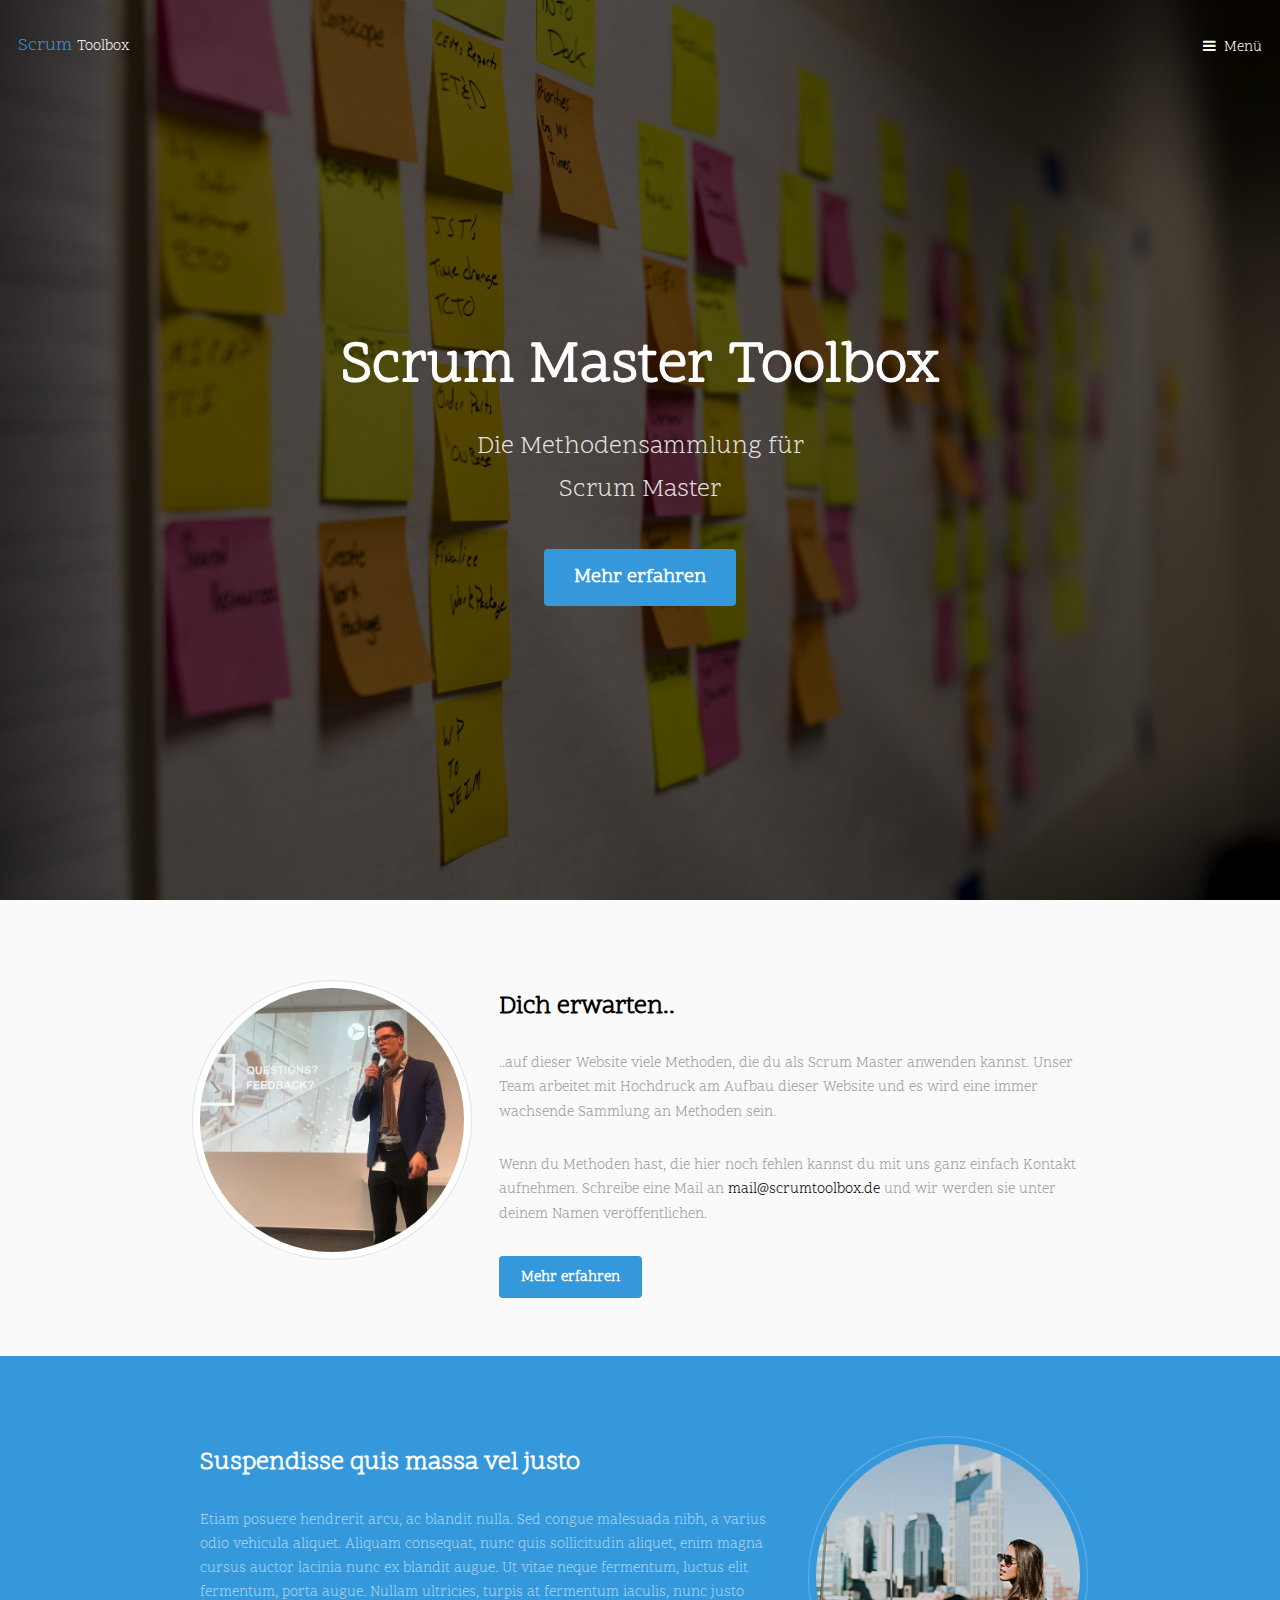
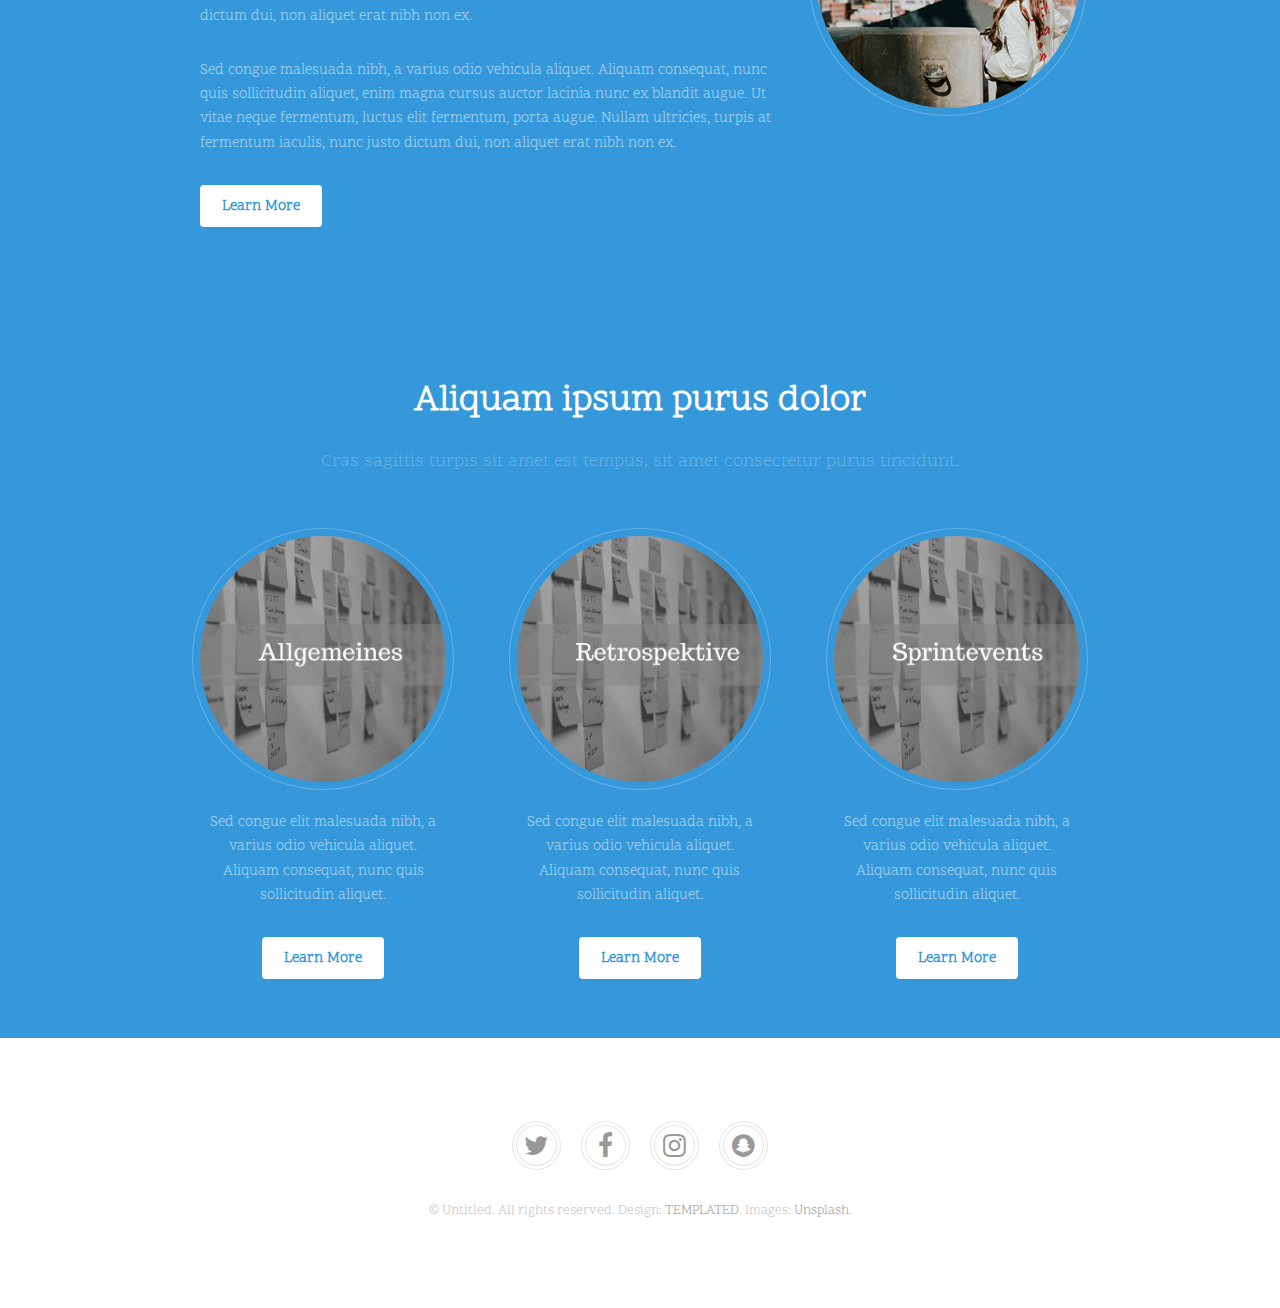
==== commit 1f064118: "Farbe ändern" ====
--- a/index.html
+++ b/index.html
@@ -62,6 +62,7 @@
 						</div>
 					</section>
 
+					
 				<!-- Section -->
 					<section class="wrapper style2">
 						<div class="inner">
@@ -80,9 +81,9 @@
 							</div>
 						</div>
 					</section>
-
+					
 				<!-- Section -->
-					<section class="wrapper style1">
+					<section class="wrapper style2">
 						<div class="inner">
 							<header class="align-center">
 								<h2>Aliquam ipsum purus dolor</h2>
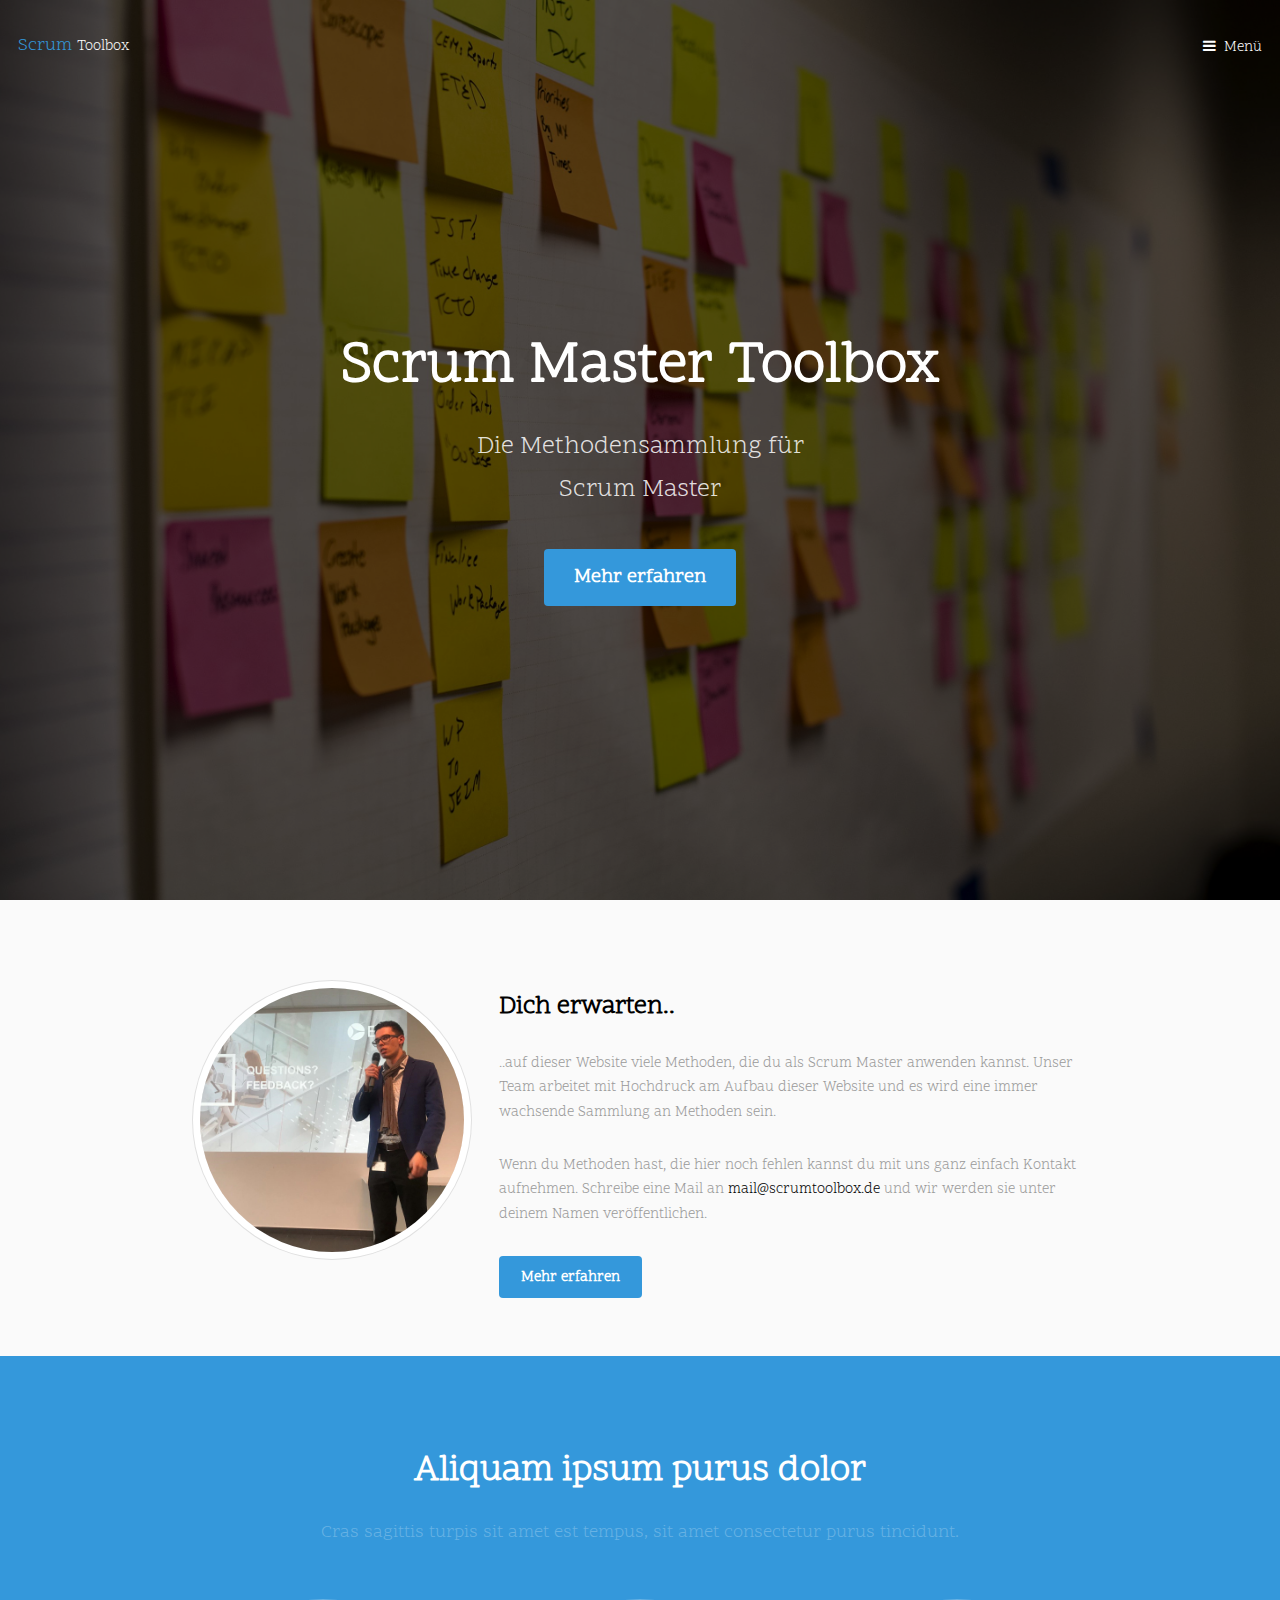
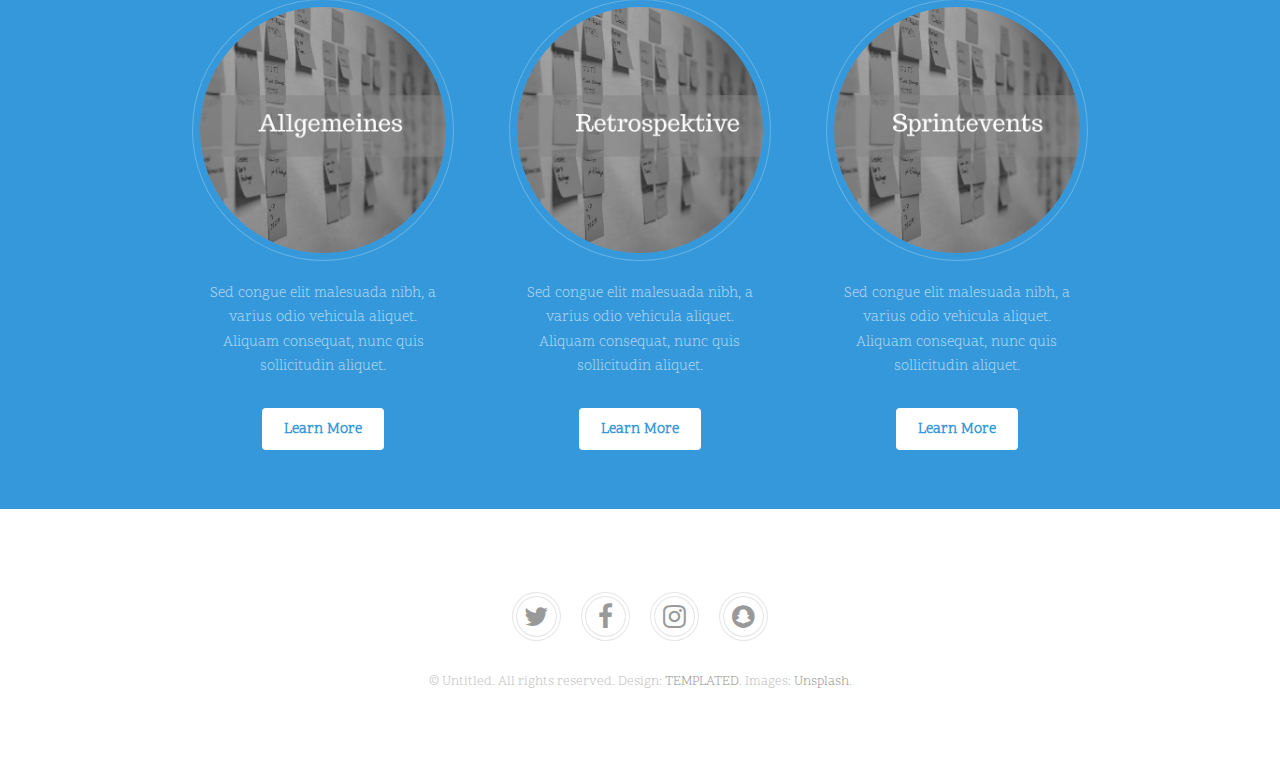
==== commit dc18a31f: "sektion entfernt" ====
--- a/index.html
+++ b/index.html
@@ -61,26 +61,6 @@
 								</div>
 						</div>
 					</section>
-
-					
-				<!-- Section -->
-					<section class="wrapper style2">
-						<div class="inner">
-							<div class="flex flex-2">
-								<div class="col col2">
-									<h3>Suspendisse quis massa vel justo</h3>
-									<p>Etiam posuere hendrerit arcu, ac blandit nulla. Sed congue malesuada nibh, a varius odio vehicula aliquet. Aliquam consequat, nunc quis sollicitudin aliquet, enim magna cursus auctor lacinia nunc ex blandit augue. Ut vitae neque fermentum, luctus elit fermentum, porta augue. Nullam ultricies, turpis at fermentum iaculis, nunc justo dictum dui, non aliquet erat nibh non ex.</p>
-									<p>Sed congue malesuada nibh, a varius odio vehicula aliquet. Aliquam consequat, nunc quis sollicitudin aliquet, enim magna cursus auctor lacinia nunc ex blandit augue. Ut vitae neque fermentum, luctus elit fermentum, porta augue. Nullam ultricies, turpis at fermentum iaculis, nunc justo dictum dui, non aliquet erat nibh non ex. </p>
-									<a href="#" class="button">Learn More</a>
-								</div>
-								<div class="col col1 first">
-									<div class="image round fit">
-										<a href="generic.html" class="link"><img src="images/pic02.jpg" alt="" /></a>
-									</div>
-								</div>
-							</div>
-						</div>
-					</section>
 					
 				<!-- Section -->
 					<section class="wrapper style2">
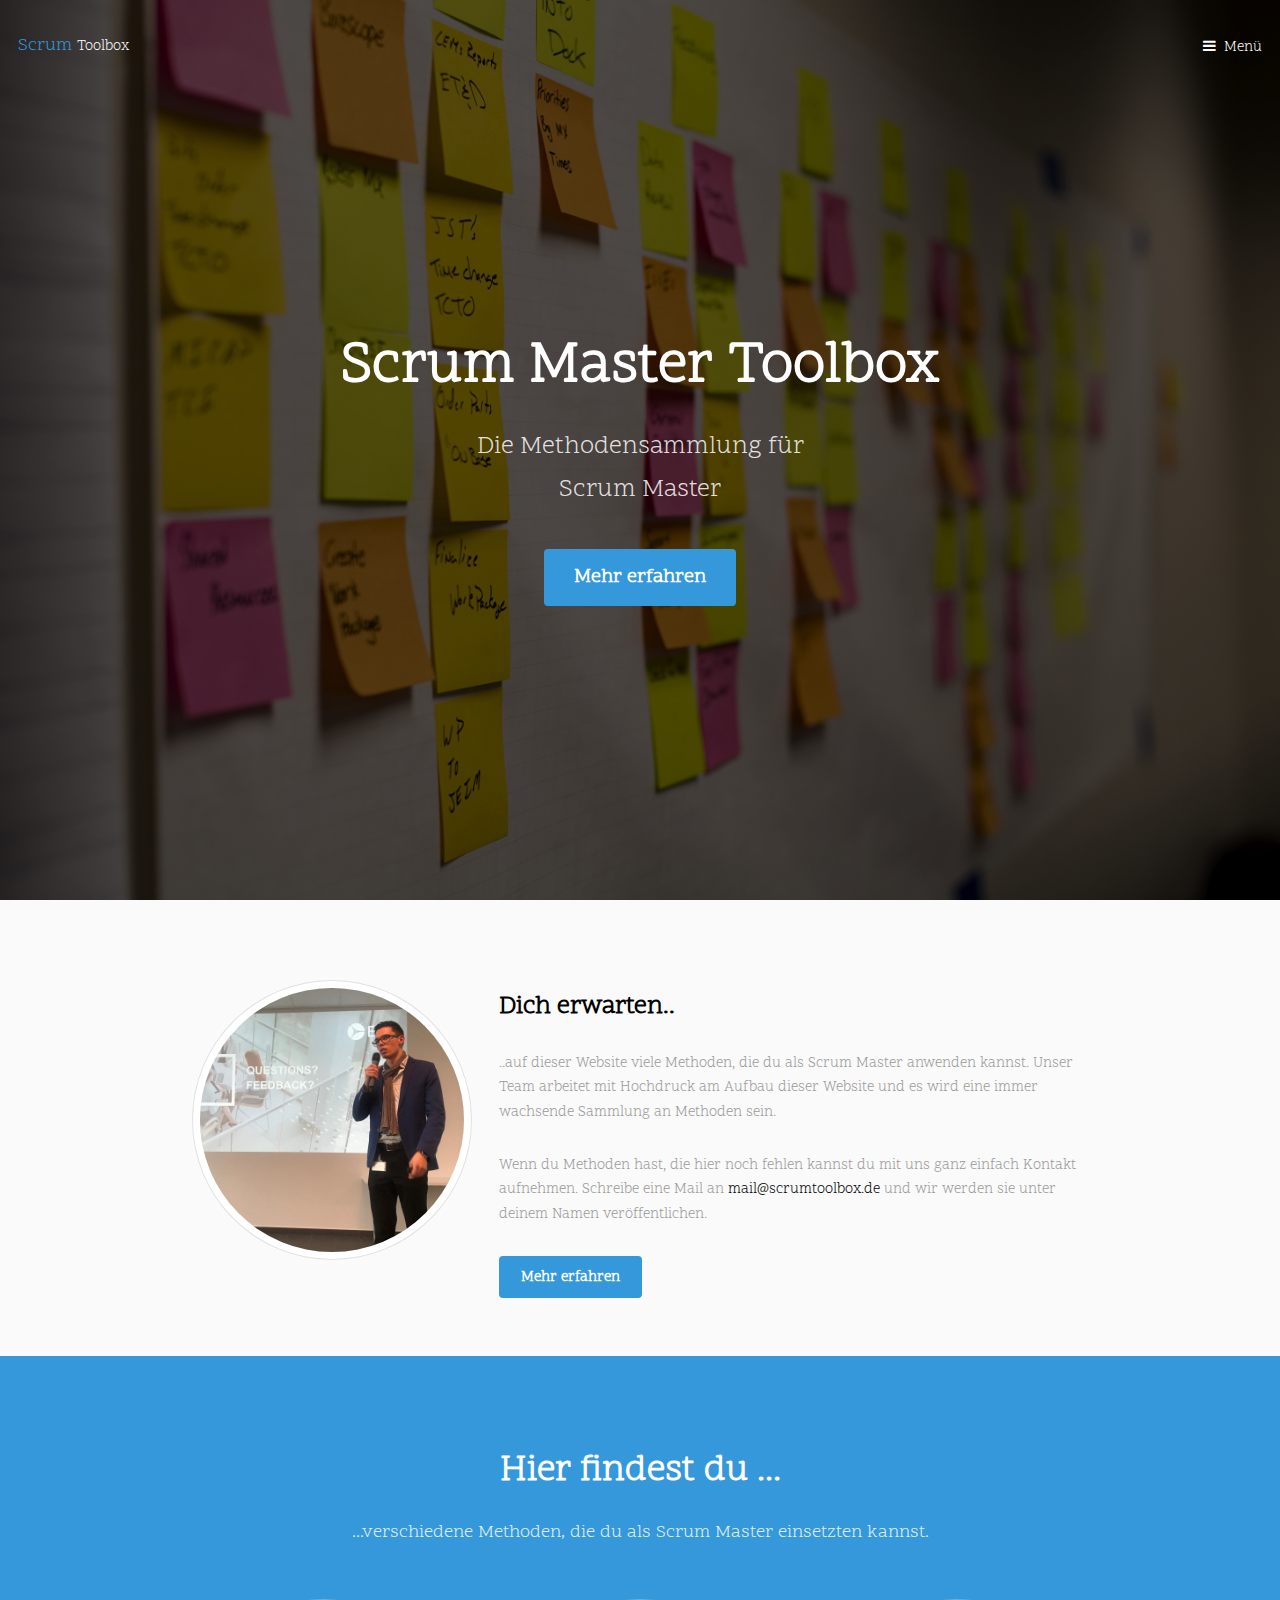
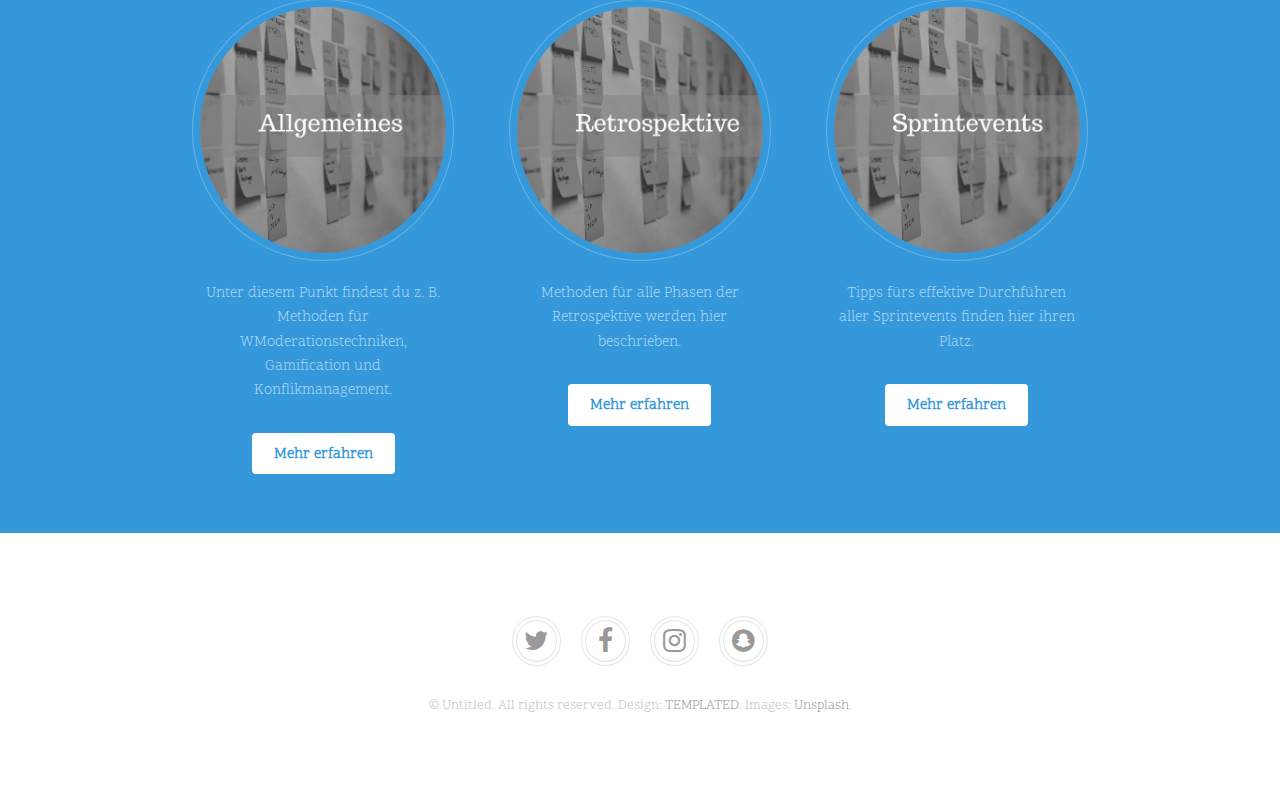
==== commit 8678e46e: "Update index.html" ====
--- a/index.html
+++ b/index.html
@@ -66,30 +66,30 @@
 					<section class="wrapper style2">
 						<div class="inner">
 							<header class="align-center">
-								<h2>Aliquam ipsum purus dolor</h2>
-								<p>Cras sagittis turpis sit amet est tempus, sit amet consectetur purus tincidunt.</p>
+								<h2>Hier findest du ...</h2>
+								<p>...verschiedene Methoden, die du als Scrum Master einsetzten kannst.</p>
 							</header>
 							<div class="flex flex-3">
 								<div class="col align-center">
 									<div class="image round fit">
 										<img src="images/pic03.jpg" alt="" />
 									</div>
-									<p>Sed congue elit malesuada nibh, a varius odio vehicula aliquet. Aliquam consequat, nunc quis sollicitudin aliquet. </p>
-									<a href="#" class="button">Learn More</a>
+									<p>Unter diesem Punkt findest du z. B. Methoden für WModerationstechniken, Gamification und Konflikmanagement. </p>
+									<a href="#" class="button">Mehr erfahren</a>
 								</div>
 								<div class="col align-center">
 									<div class="image round fit">
 										<img src="images/pic05.jpg" alt="" />
 									</div>
-									<p>Sed congue elit malesuada nibh, a varius odio vehicula aliquet. Aliquam consequat, nunc quis sollicitudin aliquet. </p>
-									<a href="#" class="button">Learn More</a>
+									<p>Methoden für alle Phasen der Retrospektive werden hier beschrieben. </p>
+									<a href="#" class="button">Mehr erfahren</a>
 								</div>
 								<div class="col align-center">
 									<div class="image round fit">
 										<img src="images/pic04.jpg" alt="" />
 									</div>
-									<p>Sed congue elit malesuada nibh, a varius odio vehicula aliquet. Aliquam consequat, nunc quis sollicitudin aliquet. </p>
-									<a href="#" class="button">Learn More</a>
+									<p>Tipps fürs effektive Durchführen aller Sprintevents finden hier ihren Platz. </p>
+									<a href="#" class="button">Mehr erfahren</a>
 								</div>
 							</div>
 						</div>
--- a/assets/css/main.css
+++ b/assets/css/main.css
@@ -3291,7 +3291,7 @@
 			}
 
 			.wrapper.style2 header p {
-				color: #67b2e4;
+				color: #e2f0fa;
 			}
 
 			.wrapper.style2 table tbody tr {
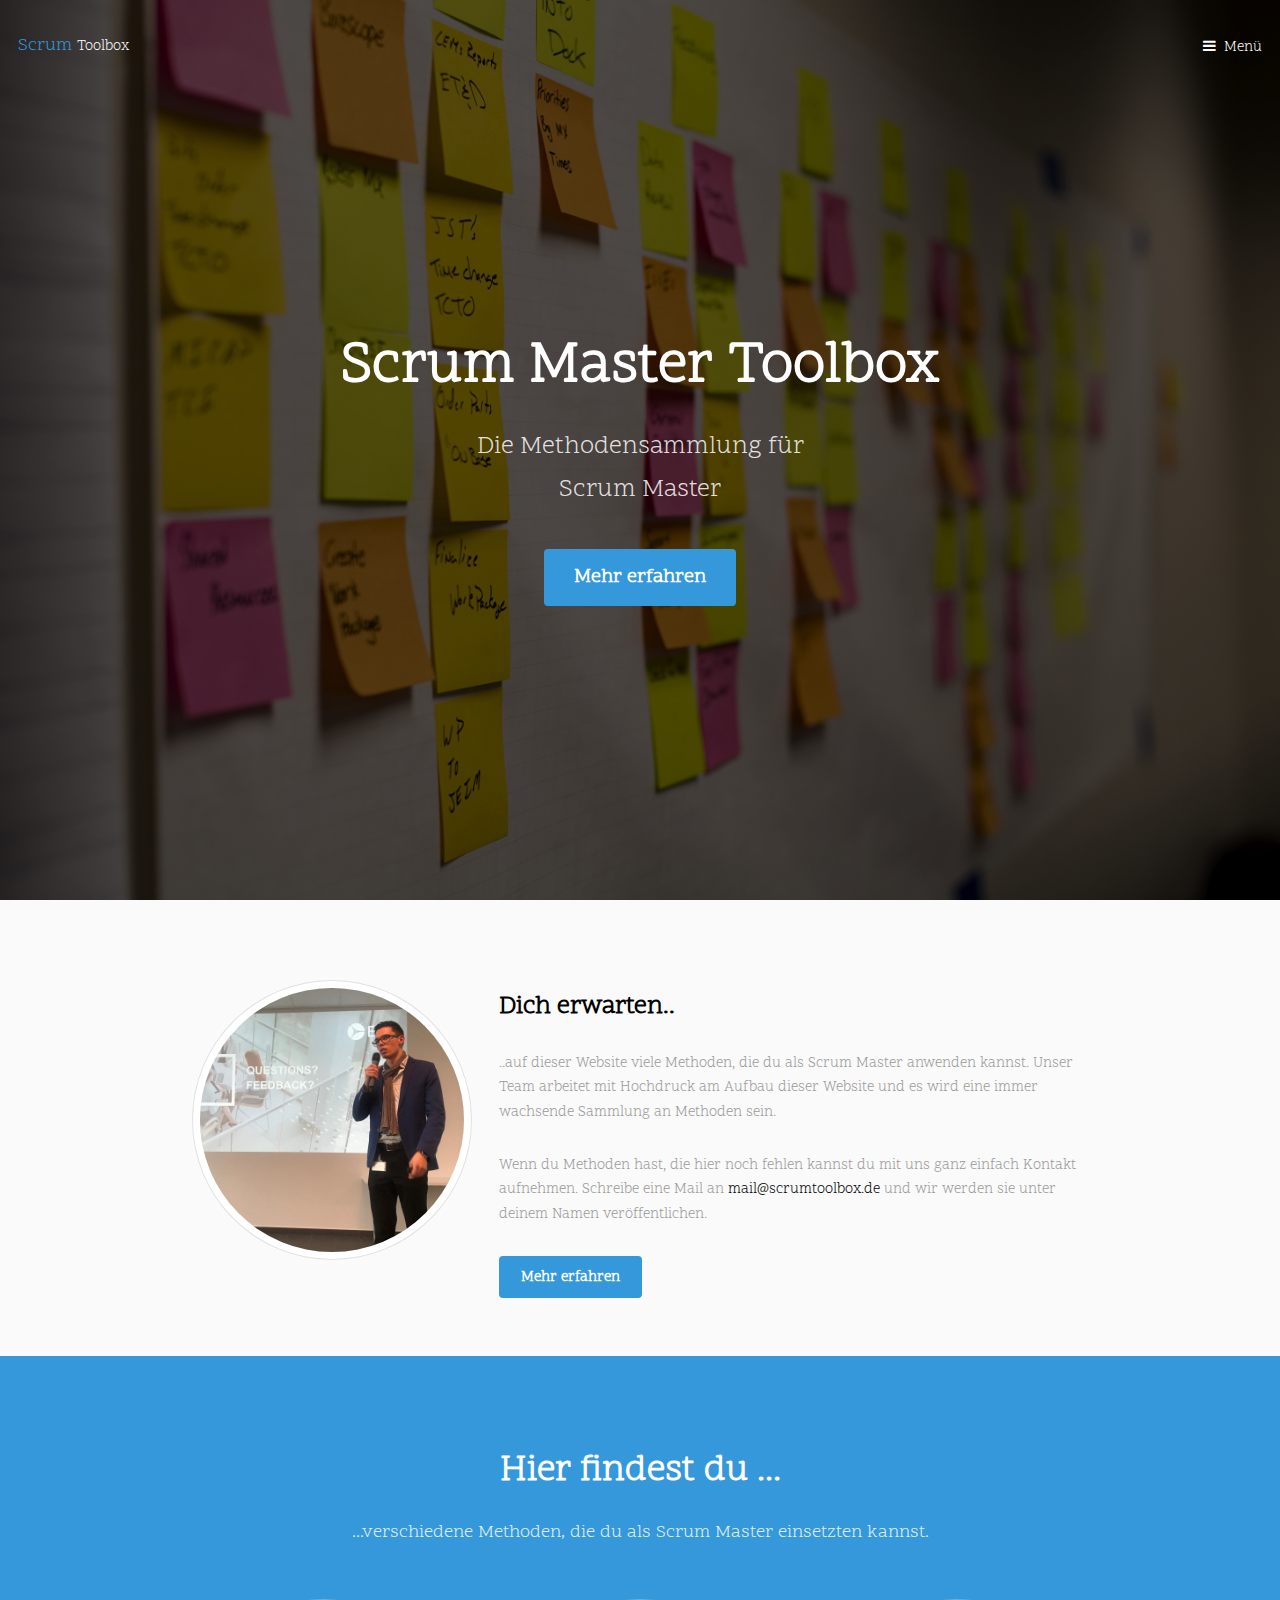
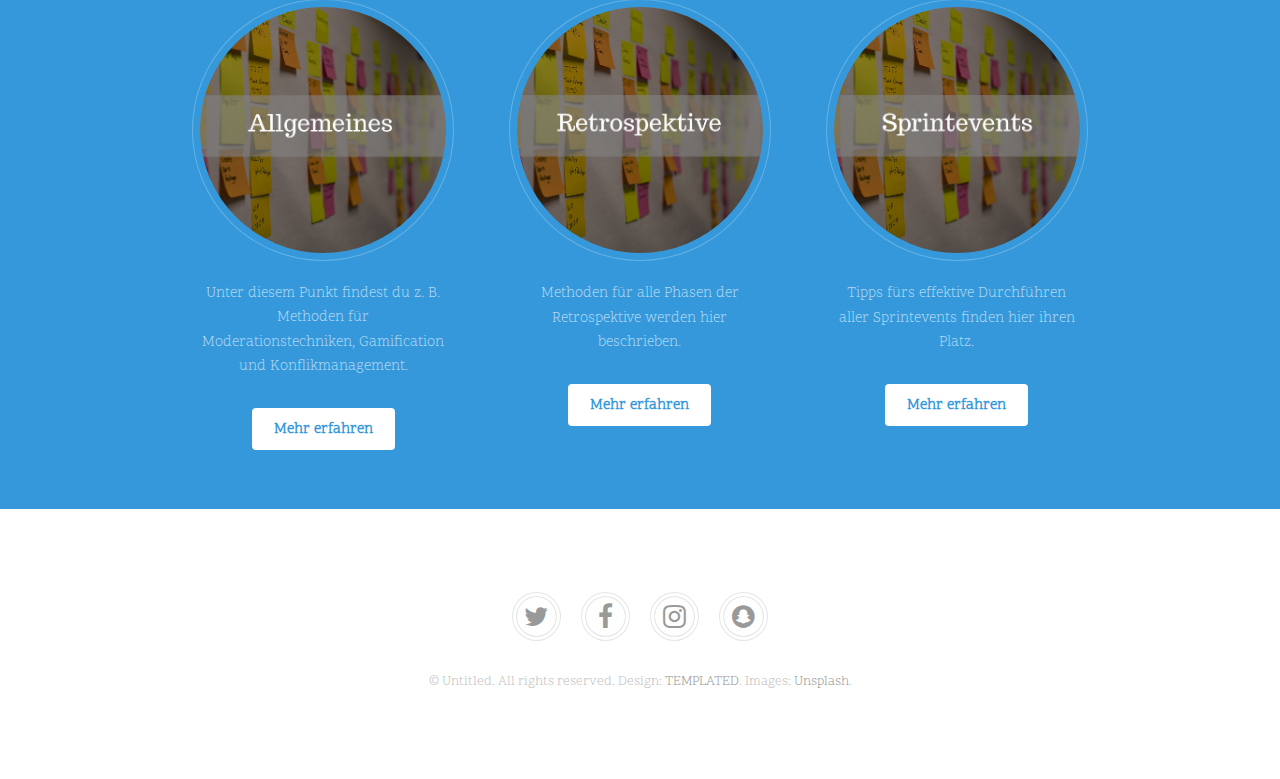
==== commit c55e8a98: "hinzufügen allgemeines" ====
--- a/index.html
+++ b/index.html
@@ -25,6 +25,7 @@
 					<li><a href="index.html">Home</a></li>
 					<li><a href="generic.html">Generic</a></li>
 					<li><a href="elements.html">Elements</a></li>
+					<li><a href="allgemeines.html">Elements</a></li>
 				</ul>
 			</nav>
 
@@ -74,8 +75,9 @@
 									<div class="image round fit">
 										<img src="images/pic03.jpg" alt="" />
 									</div>
-									<p>Unter diesem Punkt findest du z. B. Methoden für WModerationstechniken, Gamification und Konflikmanagement. </p>
-									<a href="#" class="button">Mehr erfahren</a>
+									<p>Unter diesem Punkt findest du z. B. Methoden für Moderationstechniken, Gamification und Konflikmanagement. </p>
+									<a href="allgemeines.html" class="button">Mehr erfahren</a>
+									
 								</div>
 								<div class="col align-center">
 									<div class="image round fit">
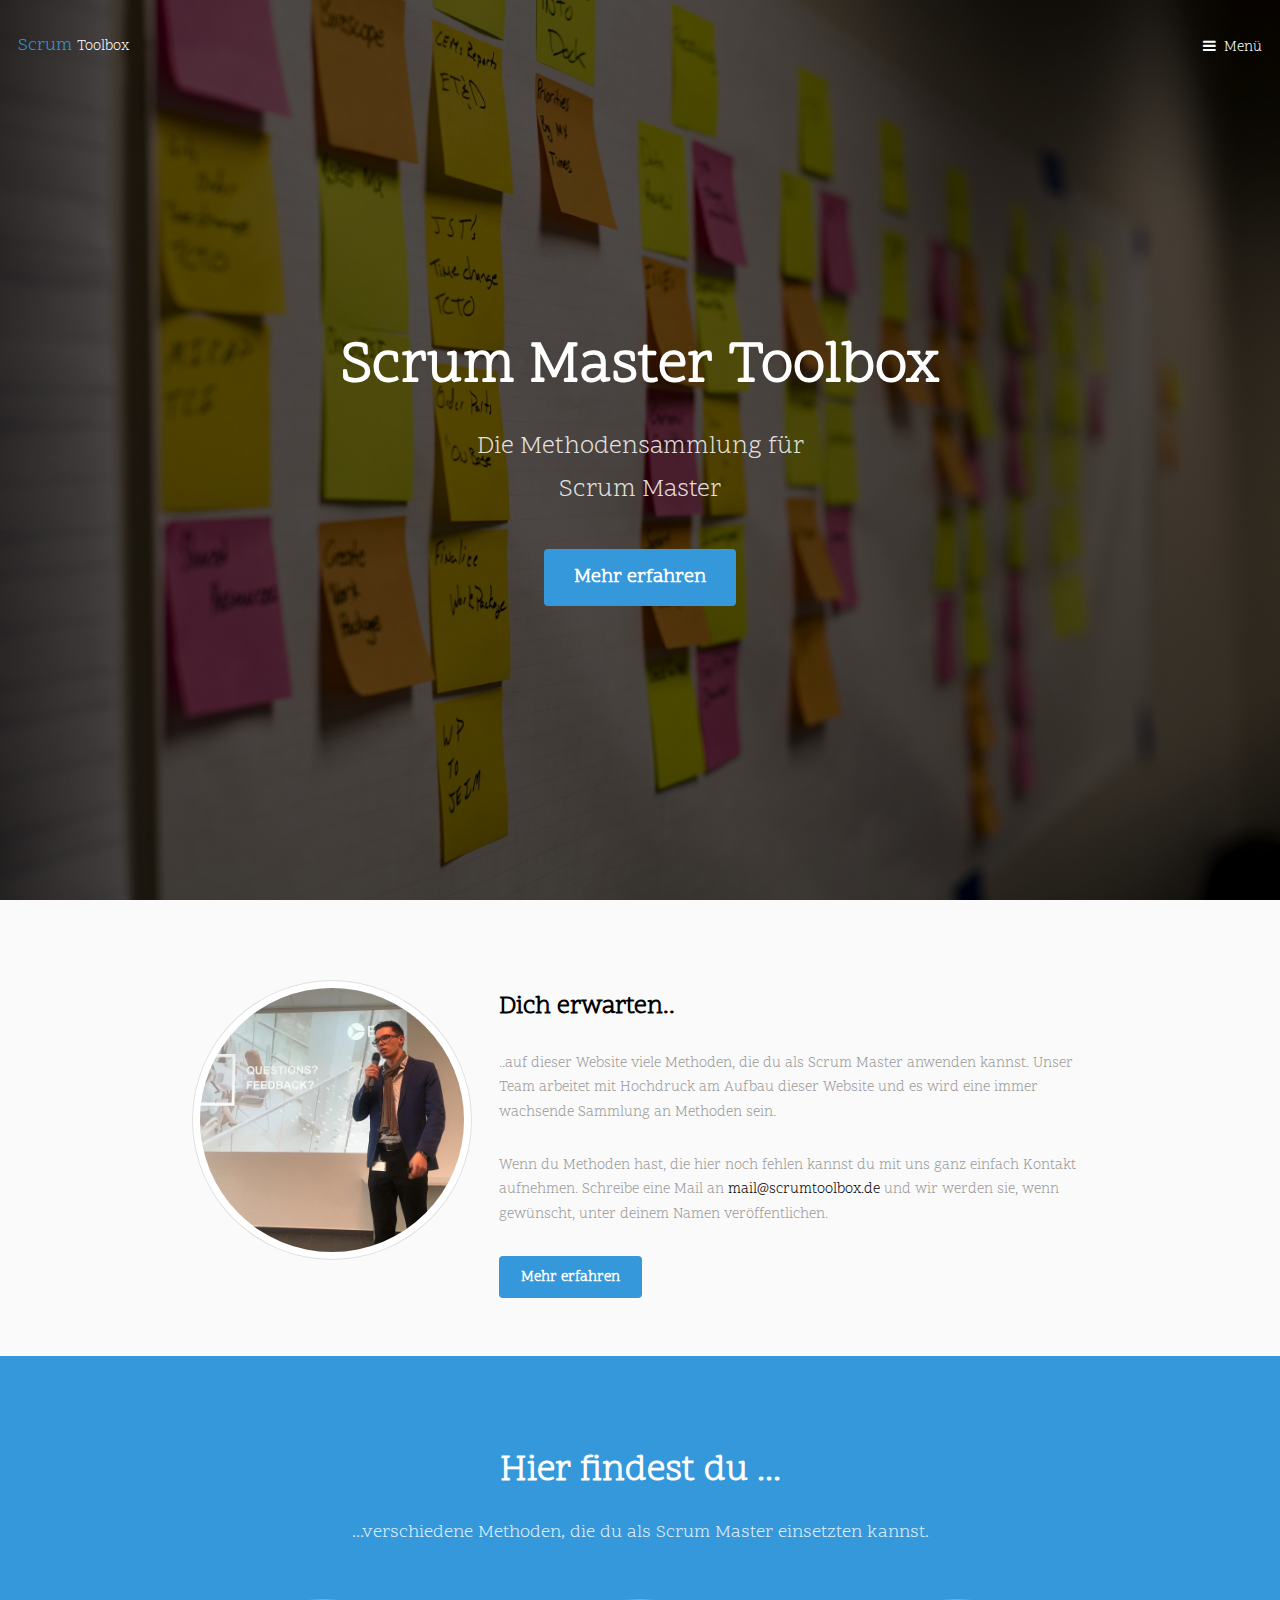
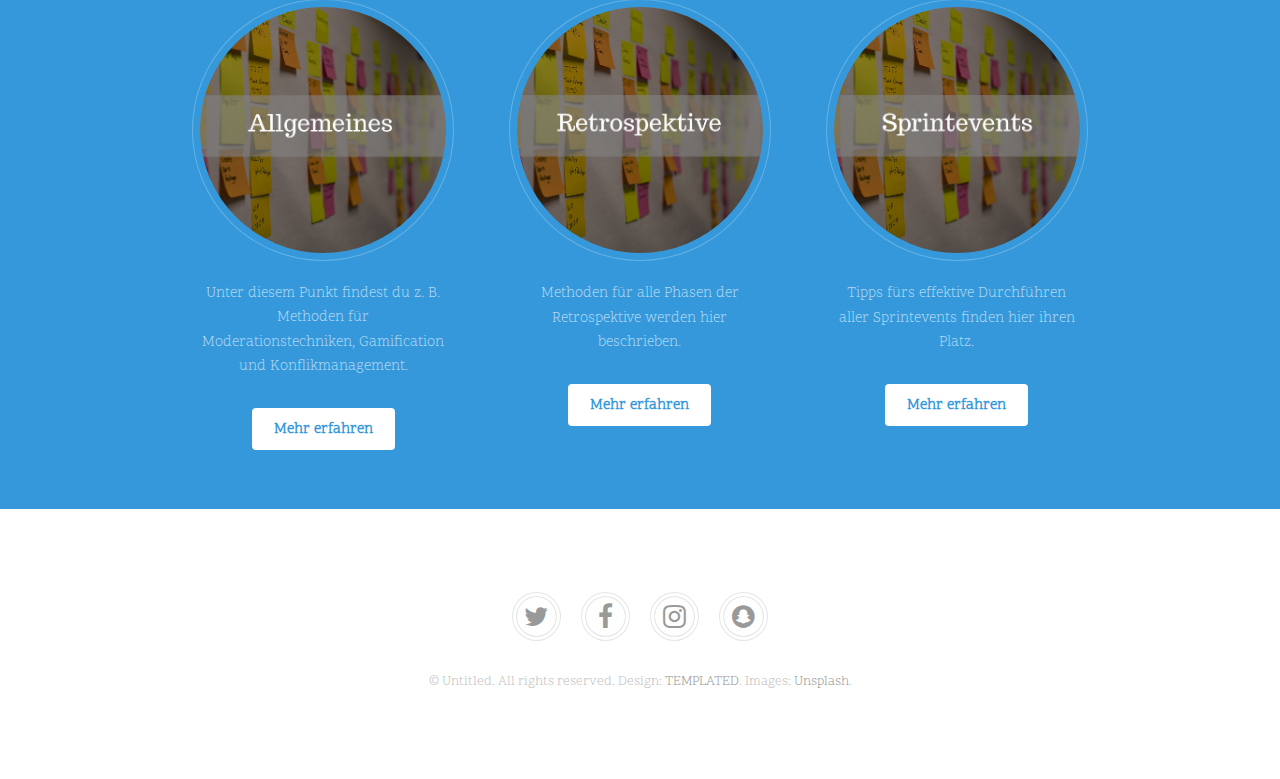
==== commit 4afc7bfb: "links" ====
--- a/index.html
+++ b/index.html
@@ -22,10 +22,12 @@
 		<!-- Nav -->
 			<nav id="menu">
 				<ul class="links">
-					<li><a href="index.html">Home</a></li>
+					<li><a href="index.html">Startseite</a></li>
+					<li><a href="allgemeines.html">Allgemeines</a></li>
+					<li><a href="retro.html">Retrospektive</a></li>
 					<li><a href="generic.html">Generic</a></li>
 					<li><a href="elements.html">Elements</a></li>
-					<li><a href="allgemeines.html">Elements</a></li>
+					
 				</ul>
 			</nav>
 
@@ -56,7 +58,7 @@
 									<div class="col col2">
 										<h3>Dich erwarten..</h3>
 										<p> ..auf dieser Website viele Methoden, die du als Scrum Master anwenden kannst. Unser Team arbeitet mit Hochdruck am Aufbau dieser Website und es wird eine immer wachsende Sammlung an Methoden sein.</p>
-										<p> Wenn du Methoden hast, die hier noch fehlen kannst du mit uns ganz einfach Kontakt aufnehmen. Schreibe eine Mail an <a href="mailto:mail@scrumtoolbox.de">mail@scrumtoolbox.de</a> und wir werden sie unter deinem Namen veröffentlichen. </p>
+										<p> Wenn du Methoden hast, die hier noch fehlen kannst du mit uns ganz einfach Kontakt aufnehmen. Schreibe eine Mail an <a href="mailto:mail@scrumtoolbox.de">mail@scrumtoolbox.de</a> und wir werden sie, wenn gewünscht, unter deinem Namen veröffentlichen. </p>
 										<a href="#" class="button">Mehr erfahren</a>
 									</div>
 								</div>
@@ -84,7 +86,7 @@
 										<img src="images/pic05.jpg" alt="" />
 									</div>
 									<p>Methoden für alle Phasen der Retrospektive werden hier beschrieben. </p>
-									<a href="#" class="button">Mehr erfahren</a>
+									<a href="retro.html" class="button">Mehr erfahren</a>
 								</div>
 								<div class="col align-center">
 									<div class="image round fit">
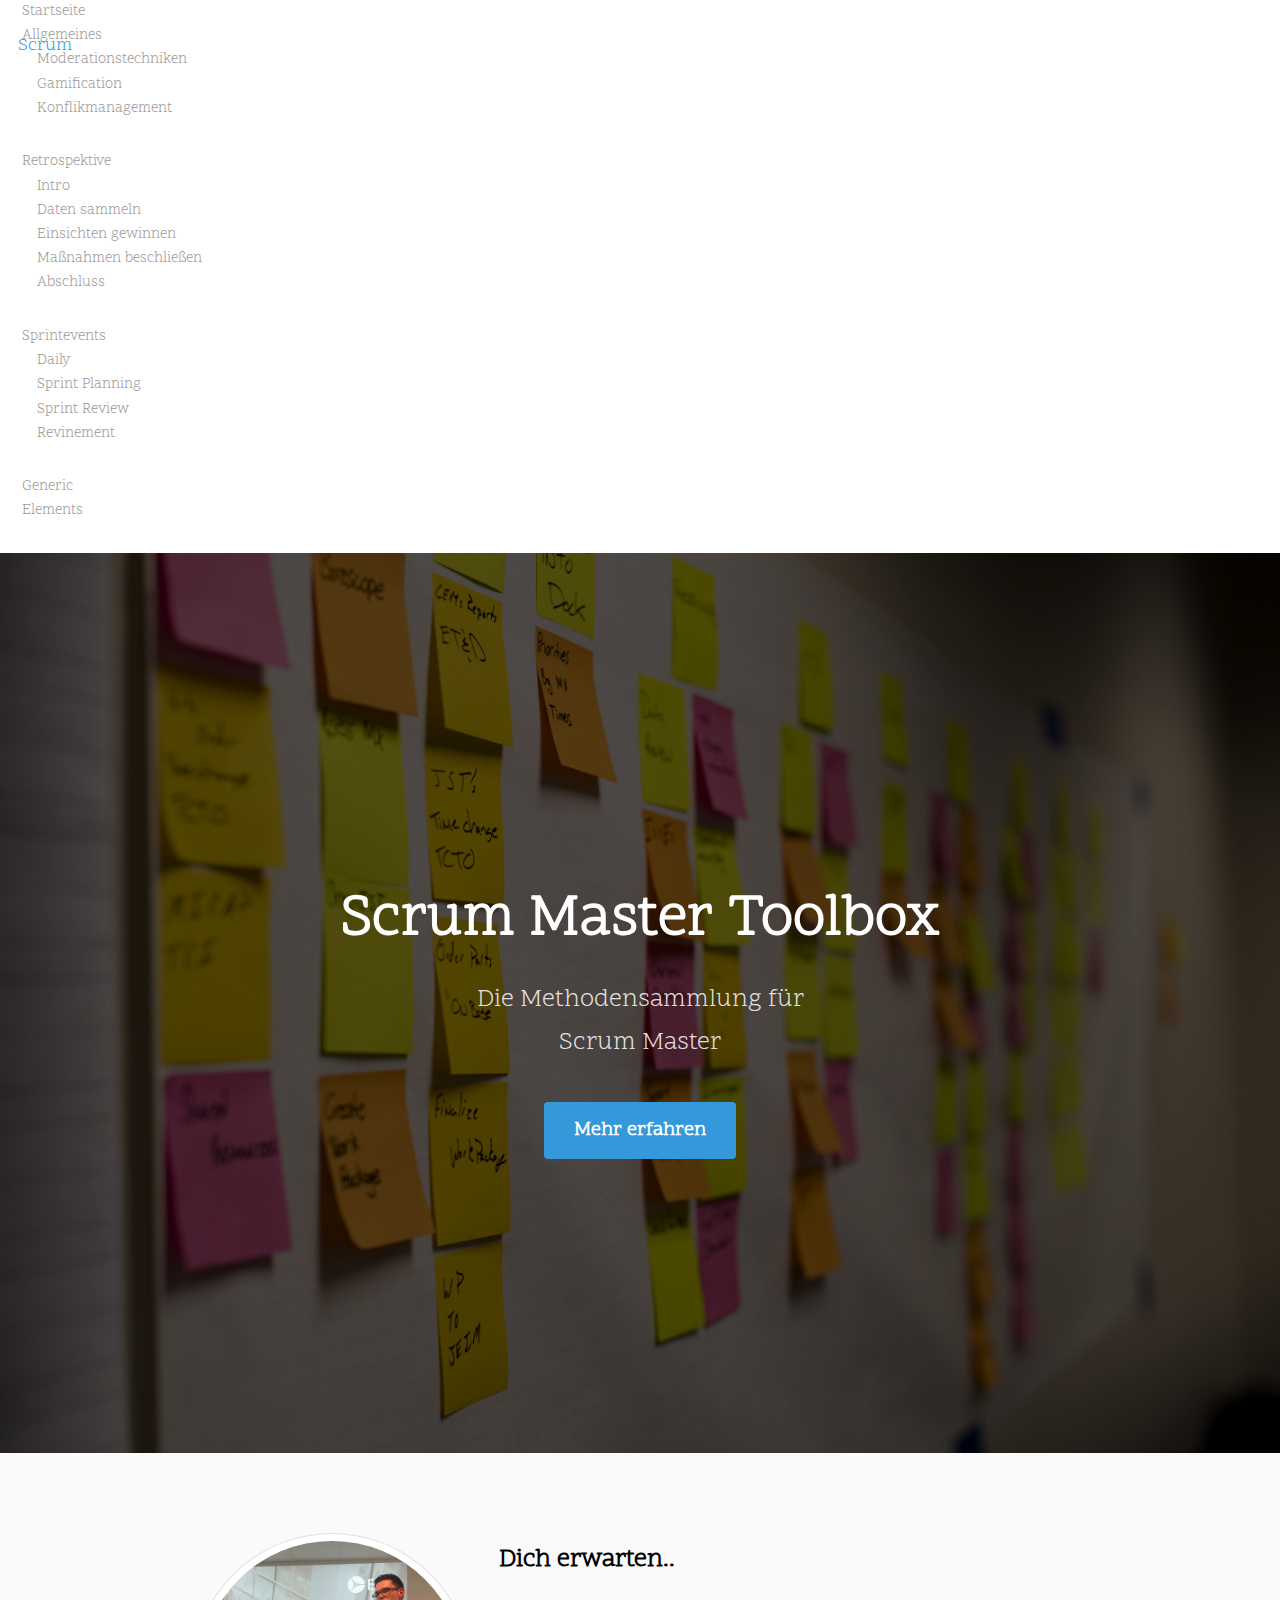
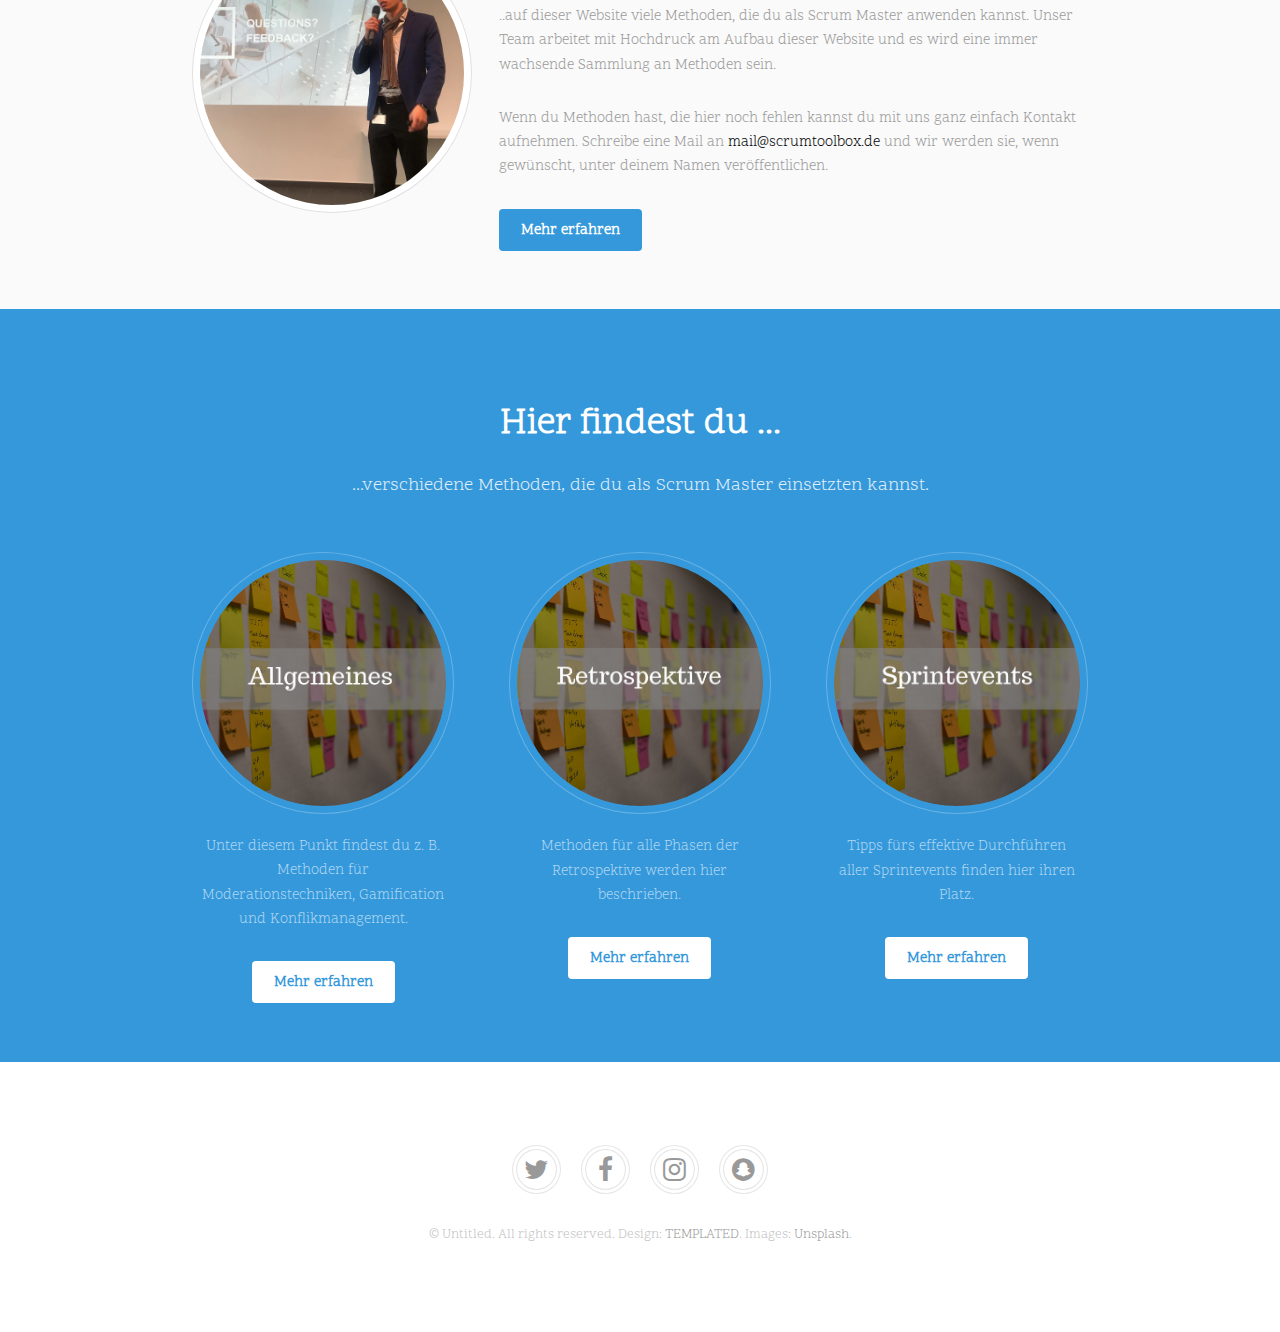
==== commit 5718f12e: "alle seiten listen update" ====
--- a/index.html
+++ b/index.html
@@ -20,15 +20,32 @@
 			</header>
 
 		<!-- Nav -->
-			<nav id="menu">
+		<ul class="links">
+				<li><a href="index.html">Startseite</a></li>
+				<li><a href="allgemeines.html">Allgemeines</a></li>
 				<ul class="links">
-					<li><a href="index.html">Startseite</a></li>
-					<li><a href="allgemeines.html">Allgemeines</a></li>
-					<li><a href="retro.html">Retrospektive</a></li>
+					<li><a href="moderationstechniken.html" >Moderationstechniken</a></li>
+					<li><a href="gamification.html" >Gamification</a></li>
+					<li><a href="konfliktmanagement.html" >Konflikmanagement</a></li>
+				</ul>
+				<li><a href="retro.html">Retrospektive</a></li>
+				<ul class="links">
+						<li><a href="intro.html" >Intro</a></li>
+						<li><a href="datensammeln.html" >Daten sammeln</a></li>
+						<li><a href="einsichtengewinnen.html" >Einsichten gewinnen</a></li>
+						<li><a href="massnahmenbeschliessen.html" >Maßnahmen beschließen</a></li>
+						<li><a href="abschluss.html" >Abschluss</a></li>
+				</ul>
+				<li><a href="sprintevents.html">Sprintevents</a></li>
+				<ul class="links">
+						<li><a href="daily.html" >Daily</a></li>
+						<li><a href="sprintplanning.html" >Sprint Planning</a></li>
+						<li><a href="sprintreview.html" >Sprint Review</a></li>
+						<li><a href="revinement.html" >Revinement</a></li>
+				</ul>
 					<li><a href="generic.html">Generic</a></li>
 					<li><a href="elements.html">Elements</a></li>
-					
-				</ul>
+		</ul>
 			</nav>
 
 		<!-- Banner -->
@@ -93,7 +110,7 @@
 										<img src="images/pic04.jpg" alt="" />
 									</div>
 									<p>Tipps fürs effektive Durchführen aller Sprintevents finden hier ihren Platz. </p>
-									<a href="#" class="button">Mehr erfahren</a>
+									<a href="sprintevents.html" class="button">Mehr erfahren</a>
 								</div>
 							</div>
 						</div>
--- a/assets/css/main.css
+++ b/assets/css/main.css
@@ -2545,7 +2545,7 @@
 		}
 
 	ul {
-		list-style: disc;
+		list-style: none;
 		margin: 0 0 2em 0;
 		padding-left: 1em;
 	}
